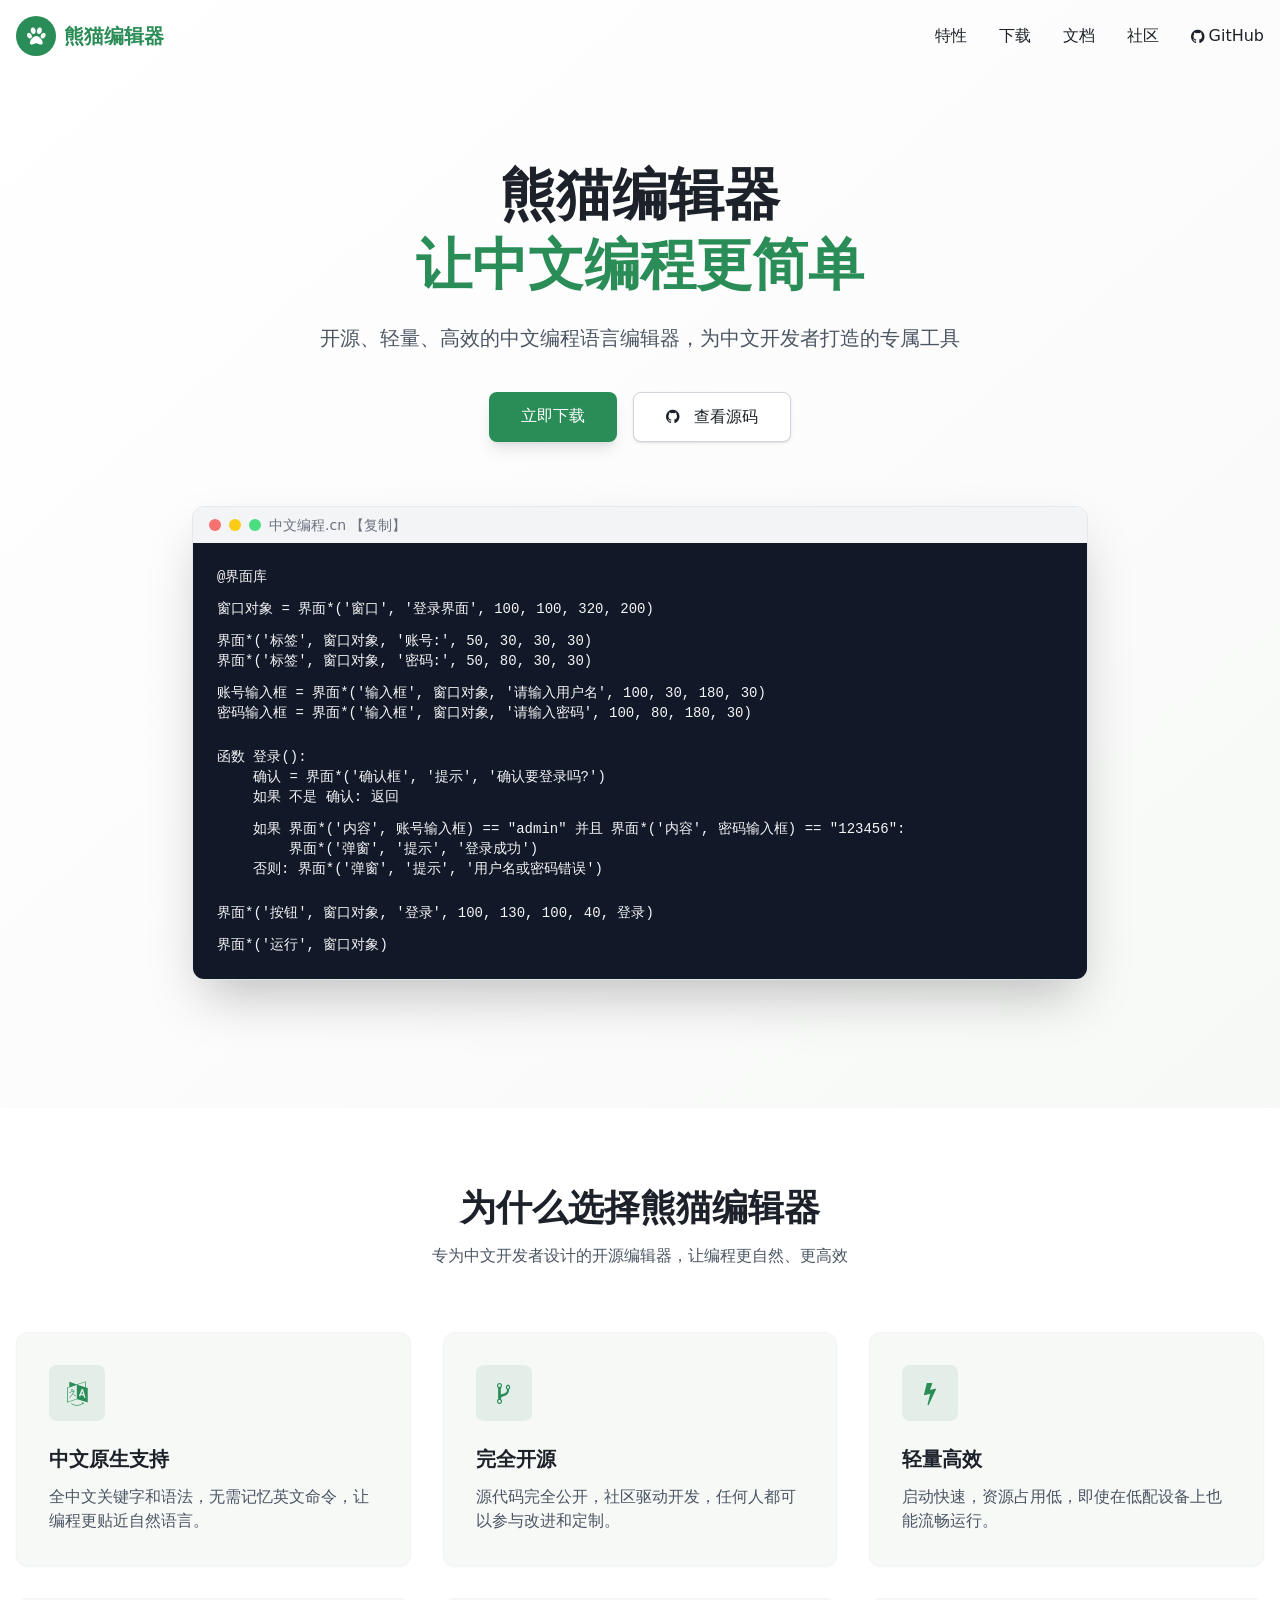
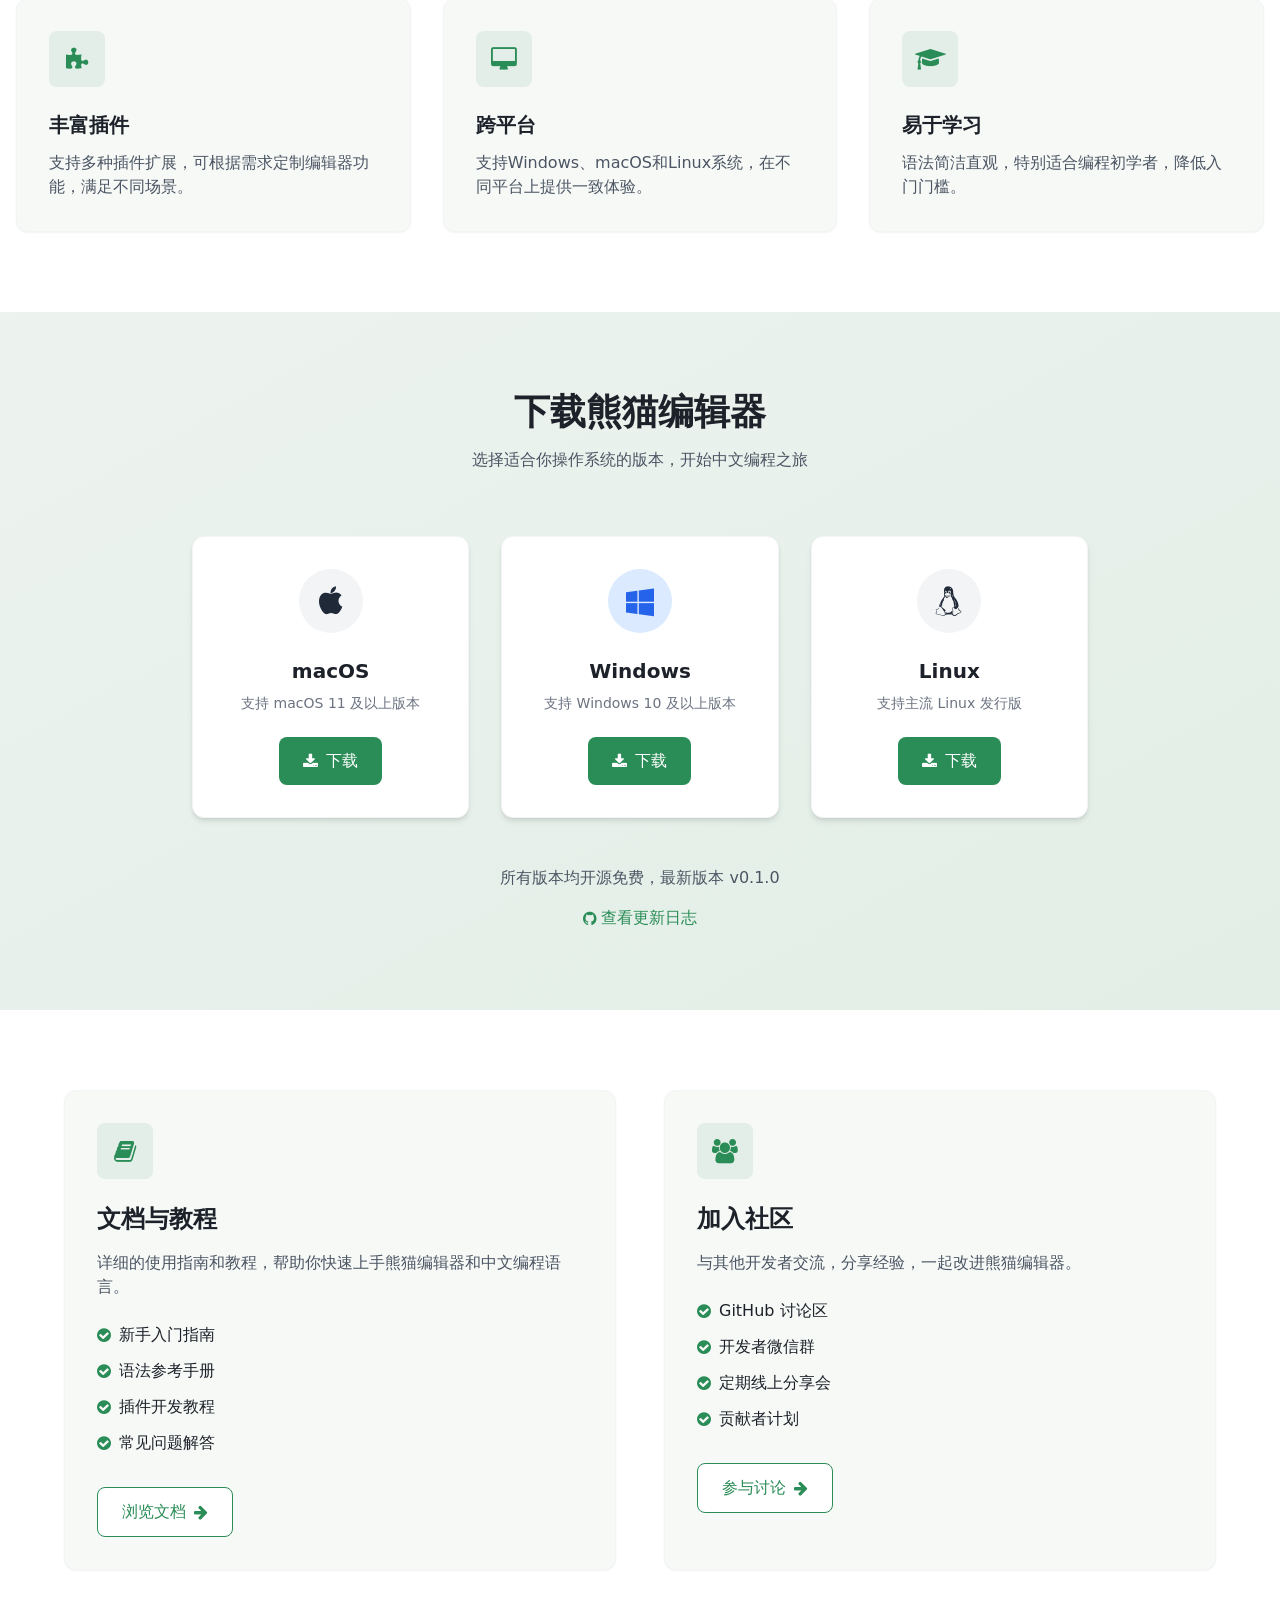
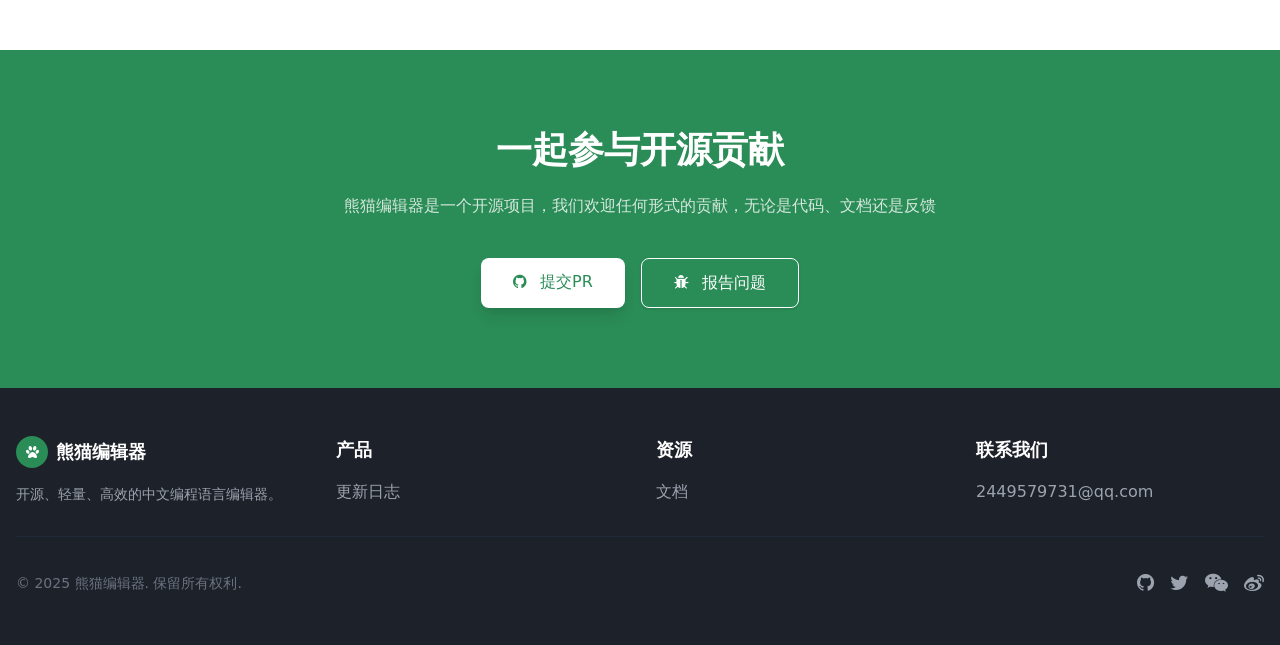
==== index.html @ 7c1d15a2 "0.1.0" ====
<!DOCTYPE html>
<html lang="zh-CN">

<head>
    <meta charset="UTF-8">
    <meta name="viewport" content="width=device-width, initial-scale=1.0">
    <title>熊猫编辑器 - 开源中文编程工具</title>

    <!-- 外部资源 -->
    <script src="./js/index.js"></script>
    <link href="https://cdnjs.cloudflare.com/ajax/libs/font-awesome/4.7.0/css/font-awesome.min.css" rel="stylesheet">

    <!-- Tailwind 配置 -->
    <script>
        tailwind.config = {
            theme: {
                extend: {
                    colors: {
                        primary: '#2A8C56', // 熊猫绿
                        secondary: '#FF7D00', // 熊猫橙
                        dark: '#1D2129',
                        light: '#F7F9F7',
                    },
                    fontFamily: {
                        sans: ['Inter', 'system-ui', 'sans-serif'],
                    },
                },
            }
        }
    </script>

    <!-- 自定义样式 -->
    <style type="text/tailwindcss">
        @layer utilities {
        .content-auto {
            content-visibility: auto;
        }
        .text-shadow {
            text-shadow: 0 2px 4px rgba(0,0,0,0.1);
        }
        .transition-base {
            transition: all 0.3s ease;
        }
    }    
  </style>
</head>

<body class="bg-light text-dark font-sans">
    <!-- 导航栏 -->
    <header id="navbar" class="fixed w-full top-0 z-50 transition-base bg-transparent">
        <div class="container mx-auto px-4 py-4 flex justify-between items-center">
            <a href="#" class="flex items-center space-x-2">
                <div class="w-10 h-10 rounded-full bg-primary flex items-center justify-center">
                    <i class="fa fa-paw text-white text-xl"></i>
                </div>
                <span class="text-xl font-bold text-primary">熊猫编辑器</span>
            </a>

            <!-- 桌面导航 -->
            <nav class="hidden md:flex items-center space-x-8">
                <a href="#features" class="hover:text-primary transition-base">特性</a>
                <a href="#download" class="hover:text-primary transition-base">下载</a>
                <a href="#docs" class="hover:text-primary transition-base">文档</a>
                <a href="#community" class="hover:text-primary transition-base">社区</a>
                <a href="https://github.com/cxfjh/PandaEditor" target="_blank"
                    class="flex items-center space-x-1 text-dark hover:text-primary transition-base">
                    <i class="fa fa-github"></i>
                    <span>GitHub</span>
                </a>
            </nav>

            <!-- 移动端菜单按钮 -->
            <button id="menu-toggle" class="md:hidden text-dark focus:outline-none">
                <i class="fa fa-bars text-2xl"></i>
            </button>
        </div>

        <!-- 移动端导航菜单 -->
        <div id="mobile-menu" class="hidden md:hidden bg-white shadow-lg absolute w-full">
            <div class="container mx-auto px-4 py-3 flex flex-col space-y-3">
                <a href="#features" class="py-2 hover:text-primary transition-base">特性</a>
                <a href="#download" class="py-2 hover:text-primary transition-base">下载</a>
                <a href="#docs" class="py-2 hover:text-primary transition-base">文档</a>
                <a href="#community" class="py-2 hover:text-primary transition-base">社区</a>
                <a href="https://github.com/cxfjh/PandaEditor" target="_blank"
                    class="flex items-center space-x-1 py-2 text-dark hover:text-primary transition-base">
                    <i class="fa fa-github"></i>
                    <span>GitHub</span>
                </a>
            </div>
        </div>
    </header>

    <!-- 英雄区域 -->
    <section class="pt-32 pb-20 md:pt-40 md:pb-32 bg-gradient-to-br from-white to-light">
        <div class="container mx-auto px-4">
            <div class="max-w-3xl mx-auto text-center">
                <h1 class="text-[clamp(2rem,5vw,3.5rem)] font-bold mb-6 text-dark leading-tight">
                    熊猫编辑器<br>
                    <span class="text-primary">让中文编程更简单</span>
                </h1>
                <p class="text-lg md:text-xl text-gray-600 mb-10">
                    开源、轻量、高效的中文编程语言编辑器，为中文开发者打造的专属工具
                </p>
                <div class="flex flex-col sm:flex-row justify-center gap-4">
                    <a href="https://www.123684.com/s/IzrNjv-auH7A" target="_blank"
                        class="px-8 py-3 bg-primary text-white rounded-lg font-medium hover:bg-primary/90 transition-base shadow-lg hover:shadow-xl transform hover:-translate-y-1">
                        立即下载
                    </a>
                    <a href="https://github.com/cxfjh/PandaEditor" target="_blank"
                        class="px-8 py-3 bg-white text-dark border border-gray-300 rounded-lg font-medium hover:bg-gray-50 transition-base shadow hover:shadow-md transform hover:-translate-y-1">
                        <i class="fa fa-github mr-2"></i> 查看源码
                    </a>
                </div>
            </div>

            <!-- 编辑器预览图 -->
            <div class="mt-16 max-w-4xl mx-auto">
                <div
                    class="bg-white rounded-xl shadow-2xl overflow-hidden border border-gray-200 transform hover:scale-[1.01] transition-base">
                    <div class="bg-gray-100 px-4 py-2 flex items-center space-x-2">
                        <div class="flex space-x-2">
                            <div class="w-3 h-3 rounded-full bg-red-400"></div>
                            <div class="w-3 h-3 rounded-full bg-yellow-400"></div>
                            <div class="w-3 h-3 rounded-full bg-green-400"></div>
                        </div>
                        <div class="text-sm text-gray-500 cursor-pointer" onclick="copy()">中文编程.cn 【复制】</div>
                    </div>
                    <div class="p-6 bg-gray-900 text-gray-100 font-mono text-sm code-block">
                        @界面库

                        <p class="mt-3"></p>
                        窗口对象 = 界面*('窗口', '登录界面', 100, 100, 320, 200)

                        <p class="mt-3"></p>
                        界面*('标签', 窗口对象, '账号:', 50, 30, 30, 30)<br>
                        界面*('标签', 窗口对象, '密码:', 50, 80, 30, 30)

                        <p class="mt-3"></p>
                        账号输入框 = 界面*('输入框', 窗口对象, '请输入用户名', 100, 30, 180, 30)<br>
                        密码输入框 = 界面*('输入框', 窗口对象, '请输入密码', 100, 80, 180, 30)

                        <p class="mt-6"></p>
                        函数 登录():
                        <p class="ml-9">确认 = 界面*('确认框', '提示', '确认要登录吗?')</p>
                        <p class="ml-9">如果 不是 确认: 返回</p>
                        <p class="mt-3"></p>
                        <p class="ml-9">如果 界面*('内容', 账号输入框) == "admin" 并且 界面*('内容', 密码输入框) == "123456": </p>
                        <p class="ml-[4.5rem]">界面*('弹窗', '提示', '登录成功')</p>
                        <p class="ml-9">否则: 界面*('弹窗', '提示', '用户名或密码错误')</p>

                        <p class="mt-6"></p>
                        界面*('按钮', 窗口对象, '登录', 100, 130, 100, 40, 登录)

                        <p class="mt-3"></p>
                        界面*('运行', 窗口对象)
                    </div>
                </div>
            </div>
        </div>
    </section>

    <!-- 特性区域 -->
    <section id="features" class="py-20 bg-white">
        <div class="container mx-auto px-4">
            <div class="text-center mb-16">
                <h2 class="text-3xl md:text-4xl font-bold mb-4">为什么选择熊猫编辑器</h2>
                <p class="text-gray-600 max-w-2xl mx-auto">专为中文开发者设计的开源编辑器，让编程更自然、更高效</p>
            </div>

            <div class="grid grid-cols-1 md:grid-cols-3 gap-8">
                <!-- 特性1 -->
                <div class="bg-light rounded-xl p-8 shadow-sm hover:shadow-md transition-base border border-gray-100">
                    <div class="w-14 h-14 bg-primary/10 rounded-lg flex items-center justify-center mb-6">
                        <i class="fa fa-language text-primary text-2xl"></i>
                    </div>
                    <h3 class="text-xl font-semibold mb-3">中文原生支持</h3>
                    <p class="text-gray-600">全中文关键字和语法，无需记忆英文命令，让编程更贴近自然语言。</p>
                </div>

                <!-- 特性2 -->
                <div class="bg-light rounded-xl p-8 shadow-sm hover:shadow-md transition-base border border-gray-100">
                    <div class="w-14 h-14 bg-primary/10 rounded-lg flex items-center justify-center mb-6">
                        <i class="fa fa-code-fork text-primary text-2xl"></i>
                    </div>
                    <h3 class="text-xl font-semibold mb-3">完全开源</h3>
                    <p class="text-gray-600">源代码完全公开，社区驱动开发，任何人都可以参与改进和定制。</p>
                </div>

                <!-- 特性3 -->
                <div class="bg-light rounded-xl p-8 shadow-sm hover:shadow-md transition-base border border-gray-100">
                    <div class="w-14 h-14 bg-primary/10 rounded-lg flex items-center justify-center mb-6">
                        <i class="fa fa-bolt text-primary text-2xl"></i>
                    </div>
                    <h3 class="text-xl font-semibold mb-3">轻量高效</h3>
                    <p class="text-gray-600">启动快速，资源占用低，即使在低配设备上也能流畅运行。</p>
                </div>

                <!-- 特性4 -->
                <div class="bg-light rounded-xl p-8 shadow-sm hover:shadow-md transition-base border border-gray-100">
                    <div class="w-14 h-14 bg-primary/10 rounded-lg flex items-center justify-center mb-6">
                        <i class="fa fa-puzzle-piece text-primary text-2xl"></i>
                    </div>
                    <h3 class="text-xl font-semibold mb-3">丰富插件</h3>
                    <p class="text-gray-600">支持多种插件扩展，可根据需求定制编辑器功能，满足不同场景。</p>
                </div>

                <!-- 特性5 -->
                <div class="bg-light rounded-xl p-8 shadow-sm hover:shadow-md transition-base border border-gray-100">
                    <div class="w-14 h-14 bg-primary/10 rounded-lg flex items-center justify-center mb-6">
                        <i class="fa fa-desktop text-primary text-2xl"></i>
                    </div>
                    <h3 class="text-xl font-semibold mb-3">跨平台</h3>
                    <p class="text-gray-600">支持Windows、macOS和Linux系统，在不同平台上提供一致体验。</p>
                </div>

                <!-- 特性6 -->
                <div class="bg-light rounded-xl p-8 shadow-sm hover:shadow-md transition-base border border-gray-100">
                    <div class="w-14 h-14 bg-primary/10 rounded-lg flex items-center justify-center mb-6">
                        <i class="fa fa-graduation-cap text-primary text-2xl"></i>
                    </div>
                    <h3 class="text-xl font-semibold mb-3">易于学习</h3>
                    <p class="text-gray-600">语法简洁直观，特别适合编程初学者，降低入门门槛。</p>
                </div>
            </div>
        </div>
    </section>

    <!-- 下载区域 -->
    <section id="download" class="py-20 bg-gradient-to-br from-primary/5 to-primary/10">
        <div class="container mx-auto px-4">
            <div class="text-center mb-16">
                <h2 class="text-3xl md:text-4xl font-bold mb-4">下载熊猫编辑器</h2>
                <p class="text-gray-600 max-w-2xl mx-auto">选择适合你操作系统的版本，开始中文编程之旅</p>
            </div>

            <div class="grid grid-cols-1 md:grid-cols-3 gap-8 max-w-4xl mx-auto">
                <!-- macOS 版本 -->
                <div
                    class="bg-white rounded-xl p-8 shadow-md hover:shadow-lg transition-base border border-gray-100 text-center">
                    <div class="w-16 h-16 mx-auto bg-gray-100 rounded-full flex items-center justify-center mb-6">
                        <i class="fa fa-apple text-gray-800 text-3xl"></i>
                    </div>
                    <h3 class="text-xl font-semibold mb-2">macOS</h3>
                    <p class="text-gray-500 mb-6 text-sm">支持 macOS 11 及以上版本</p>
                    <a href="https://github.com/cxfjh/PandaEditor/releases/tag/v0.1.0" target="_blank"
                        class="inline-flex items-center px-6 py-3 bg-primary text-white rounded-lg font-medium hover:bg-primary/90 transition-base">
                        <i class="fa fa-download mr-2"></i> 下载
                    </a>
                </div>

                <!-- Windows 版本 -->
                <div
                    class="bg-white rounded-xl p-8 shadow-md hover:shadow-lg transition-base border border-gray-100 text-center">
                    <div class="w-16 h-16 mx-auto bg-blue-100 rounded-full flex items-center justify-center mb-6">
                        <i class="fa fa-windows text-blue-600 text-3xl"></i>
                    </div>
                    <h3 class="text-xl font-semibold mb-2">Windows</h3>
                    <p class="text-gray-500 mb-6 text-sm">支持 Windows 10 及以上版本</p>
                    <a href="https://github.com/cxfjh/PandaEditor/releases/tag/v0.1.0" target="_blank"
                        class="inline-flex items-center px-6 py-3 bg-primary text-white rounded-lg font-medium hover:bg-primary/90 transition-base">
                        <i class="fa fa-download mr-2"></i> 下载
                    </a>
                </div>

                <!-- Linux 版本 -->
                <div
                    class="bg-white rounded-xl p-8 shadow-md hover:shadow-lg transition-base border border-gray-100 text-center">
                    <div class="w-16 h-16 mx-auto bg-gray-100 rounded-full flex items-center justify-center mb-6">
                        <i class="fa fa-linux text-gray-800 text-3xl"></i>
                    </div>
                    <h3 class="text-xl font-semibold mb-2">Linux</h3>
                    <p class="text-gray-500 mb-6 text-sm">支持主流 Linux 发行版</p>
                    <a href="https://github.com/cxfjh/PandaEditor/releases/tag/v0.1.0" target="_blank"
                        class="inline-flex items-center px-6 py-3 bg-primary text-white rounded-lg font-medium hover:bg-primary/90 transition-base">
                        <i class="fa fa-download mr-2"></i> 下载
                    </a>
                </div>
            </div>

            <div class="mt-12 text-center">
                <p class="text-gray-600 mb-4">所有版本均开源免费，最新版本 v0.1.0</p>
                <a href="https://github.com" target="_blank"
                    class="text-primary hover:underline flex items-center justify-center">
                    <i class="fa fa-github mr-1"></i> 查看更新日志
                </a>
            </div>
        </div>
    </section>

    <!-- 文档和社区 -->
    <section class="py-20 bg-white">
        <div class="container mx-auto px-4">
            <div class="grid grid-cols-1 md:grid-cols-2 gap-12 max-w-6xl mx-auto">
                <!-- 文档部分 -->
                <div id="docs"
                    class="bg-light rounded-xl p-8 shadow-sm hover:shadow-md transition-base border border-gray-100">
                    <div class="w-14 h-14 bg-primary/10 rounded-lg flex items-center justify-center mb-6">
                        <i class="fa fa-book text-primary text-2xl"></i>
                    </div>
                    <h3 class="text-2xl font-semibold mb-4">文档与教程</h3>
                    <p class="text-gray-600 mb-6">详细的使用指南和教程，帮助你快速上手熊猫编辑器和中文编程语言。</p>
                    <ul class="space-y-3 mb-8">
                        <li class="flex items-start">
                            <i class="fa fa-check-circle text-primary mt-1 mr-2"></i>
                            <span>新手入门指南</span>
                        </li>
                        <li class="flex items-start">
                            <i class="fa fa-check-circle text-primary mt-1 mr-2"></i>
                            <span>语法参考手册</span>
                        </li>
                        <li class="flex items-start">
                            <i class="fa fa-check-circle text-primary mt-1 mr-2"></i>
                            <span>插件开发教程</span>
                        </li>
                        <li class="flex items-start">
                            <i class="fa fa-check-circle text-primary mt-1 mr-2"></i>
                            <span>常见问题解答</span>
                        </li>
                    </ul>
                    <a href="https://github.com/cxfjh/PandaEditor/blob/main/docs/USAGE.md"
                        class="inline-flex items-center px-6 py-3 bg-white text-primary border border-primary rounded-lg font-medium hover:bg-primary/5 transition-base">
                        浏览文档 <i class="fa fa-arrow-right ml-2"></i>
                    </a>
                </div>

                <!-- 社区部分 -->
                <div id="community"
                    class="bg-light rounded-xl p-8 shadow-sm hover:shadow-md transition-base border border-gray-100">
                    <div class="w-14 h-14 bg-primary/10 rounded-lg flex items-center justify-center mb-6">
                        <i class="fa fa-users text-primary text-2xl"></i>
                    </div>
                    <h3 class="text-2xl font-semibold mb-4">加入社区</h3>
                    <p class="text-gray-600 mb-6">与其他开发者交流，分享经验，一起改进熊猫编辑器。</p>
                    <ul class="space-y-3 mb-8">
                        <li class="flex items-start">
                            <i class="fa fa-check-circle text-primary mt-1 mr-2"></i>
                            <span>GitHub 讨论区</span>
                        </li>
                        <li class="flex items-start">
                            <i class="fa fa-check-circle text-primary mt-1 mr-2"></i>
                            <span>开发者微信群</span>
                        </li>
                        <li class="flex items-start">
                            <i class="fa fa-check-circle text-primary mt-1 mr-2"></i>
                            <span>定期线上分享会</span>
                        </li>
                        <li class="flex items-start">
                            <i class="fa fa-check-circle text-primary mt-1 mr-2"></i>
                            <span>贡献者计划</span>
                        </li>
                    </ul>
                    <a href="https://github.com/cxfjh/PandaEditor/issues"
                        class="inline-flex items-center px-6 py-3 bg-white text-primary border border-primary rounded-lg font-medium hover:bg-primary/5 transition-base">
                        参与讨论 <i class="fa fa-arrow-right ml-2"></i>
                    </a>
                </div>
            </div>
        </div>
    </section>

    <!-- 开源贡献 -->
    <section class="py-20 bg-primary text-white">
        <div class="container mx-auto px-4 text-center">
            <h2 class="text-3xl md:text-4xl font-bold mb-6">一起参与开源贡献</h2>
            <p class="max-w-2xl mx-auto mb-10 text-white/80">
                熊猫编辑器是一个开源项目，我们欢迎任何形式的贡献，无论是代码、文档还是反馈
            </p>
            <div class="flex flex-col sm:flex-row justify-center gap-4">
                <a href="https://github.com/cxfjh/PandaEditor/pulls" target="_blank"
                    class="px-8 py-3 bg-white text-primary rounded-lg font-medium hover:bg-gray-100 transition-base shadow-lg hover:shadow-xl transform hover:-translate-y-1">
                    <i class="fa fa-github mr-2"></i> 提交PR
                </a>
                <a href="https://github.com/cxfjh/PandaEditor/issues"
                    class="px-8 py-3 bg-transparent border border-white text-white rounded-lg font-medium hover:bg-white/10 transition-base shadow hover:shadow-md transform hover:-translate-y-1">
                    <i class="fa fa-bug mr-2"></i> 报告问题
                </a>
            </div>
        </div>
    </section>

    <!-- 页脚 -->
    <footer class="bg-dark text-white py-12">
        <div class="container mx-auto px-4">
            <div class="grid grid-cols-1 md:grid-cols-4 gap-8 mb-8">
                <div>
                    <div class="flex items-center space-x-2 mb-4">
                        <div class="w-8 h-8 rounded-full bg-primary flex items-center justify-center">
                            <i class="fa fa-paw text-white text-sm"></i>
                        </div>
                        <span class="text-lg font-bold">熊猫编辑器</span>
                    </div>
                    <p class="text-gray-400 text-sm">
                        开源、轻量、高效的中文编程语言编辑器。
                    </p>
                </div>

                <div>
                    <h4 class="text-lg font-semibold mb-4">产品</h4>
                    <ul class="space-y-2 text-gray-400">
                        <li><a href="https://github.com/cxfjh/PandaEditor/blob/main/docs/CHANGELOG.md"
                                class="hover:text-white transition-base">更新日志</a></li>
                    </ul>
                </div>

                <div>
                    <h4 class="text-lg font-semibold mb-4">资源</h4>
                    <ul class="space-y-2 text-gray-400">
                        <li><a href="https://github.com/cxfjh/PandaEditor/blob/main/docs/USAGE.md"
                                class="hover:text-white transition-base">文档</a></li>
                    </ul>
                </div>

                <div>
                    <h4 class="text-lg font-semibold mb-4">联系我们</h4>
                    <ul class="space-y-2 text-gray-400">
                        <li><a href="#" class="hover:text-white transition-base">2449579731@qq.com</a></li>
                    </ul>
                </div>
            </div>

            <div class="border-t border-gray-800 pt-8 flex flex-col md:flex-row justify-between items-center">
                <p class="text-gray-500 text-sm mb-4 md:mb-0">
                    &copy; 2025 熊猫编辑器. 保留所有权利.
                </p>
                <div class="flex space-x-4">
                    <a href="#" class="text-gray-400 hover:text-white transition-base">
                        <i class="fa fa-github text-xl"></i>
                    </a>
                    <a href="#" class="text-gray-400 hover:text-white transition-base">
                        <i class="fa fa-twitter text-xl"></i>
                    </a>
                    <a href="#" class="text-gray-400 hover:text-white transition-base">
                        <i class="fa fa-weixin text-xl"></i>
                    </a>
                    <a href="#" class="text-gray-400 hover:text-white transition-base">
                        <i class="fa fa-weibo text-xl"></i>
                    </a>
                </div>
            </div>
        </div>
    </footer>

    <!-- JavaScript -->
    <script>
        // 导航栏滚动效果
        const navbar = document.getElementById('navbar');
        window.addEventListener('scroll', () => {
            if (window.scrollY > 50) {
                navbar.classList.add('bg-white', 'shadow-md');
                navbar.classList.remove('bg-transparent');
            } else {
                navbar.classList.remove('bg-white', 'shadow-md');
                navbar.classList.add('bg-transparent');
            }
        });


        // 移动端菜单切换
        const menuToggle = document.getElementById('menu-toggle');
        const mobileMenu = document.getElementById('mobile-menu');

        menuToggle.addEventListener('click', () => {
            mobileMenu.classList.toggle('hidden');
            if (mobileMenu.classList.contains('hidden')) menuToggle.innerHTML = '<i class="fa fa-bars text-2xl"></i>';
            else menuToggle.innerHTML = '<i class="fa fa-times text-2xl"></i>';
        });


        // 平滑滚动
        document.querySelectorAll('a[href^="#"]').forEach(anchor => {
            anchor.addEventListener('click', function (e) {
                e.preventDefault();

                // 关闭移动菜单（如果打开）
                if (!mobileMenu.classList.contains('hidden')) {
                    mobileMenu.classList.add('hidden');
                    menuToggle.innerHTML = '<i class="fa fa-bars text-2xl"></i>';
                };

                const targetId = this.getAttribute('href');
                if (targetId === '#') return;

                const targetElement = document.querySelector(targetId);
                if (targetElement) {
                    window.scrollTo({
                        top: targetElement.offsetTop - 80,
                        behavior: 'smooth'
                    });
                };
            });
        });


        // 复制代码
        const copy = () => {
            const code = `@界面库

窗口对象 = 界面*('窗口', '登录界面', 100, 100, 320, 200)

界面*('标签', 窗口对象, '账号:', 50, 30, 30, 30)
界面*('标签', 窗口对象, '密码:', 50, 80, 30, 30)

账号输入框 = 界面*('输入框', 窗口对象, '请输入用户名', 100, 30, 180, 30)
密码输入框 = 界面*('输入框', 窗口对象, '请输入密码', 100, 80, 180, 30)

函数 登录():
     确认 = 界面*('确认框', '提示', '确认要登录吗?')
     如果 不是 确认: 返回

     如果 界面*('内容', 账号输入框) == "admin" 并且 界面*('内容', 密码输入框) == "123456":
          界面*('弹窗', '提示', '登录成功')
     否则: 界面*('弹窗', '提示', '用户名或密码错误')

界面*('按钮', 窗口对象, '登录', 100, 130, 100, 40, 登录)

界面*('运行', 窗口对象)`;

            // 复制到剪贴板
            navigator.clipboard.writeText(code).then(() => alert('已复制到剪贴板')).catch(err => alert('复制失败，请手动复制'));
        };
    </script>
</body>

</html>
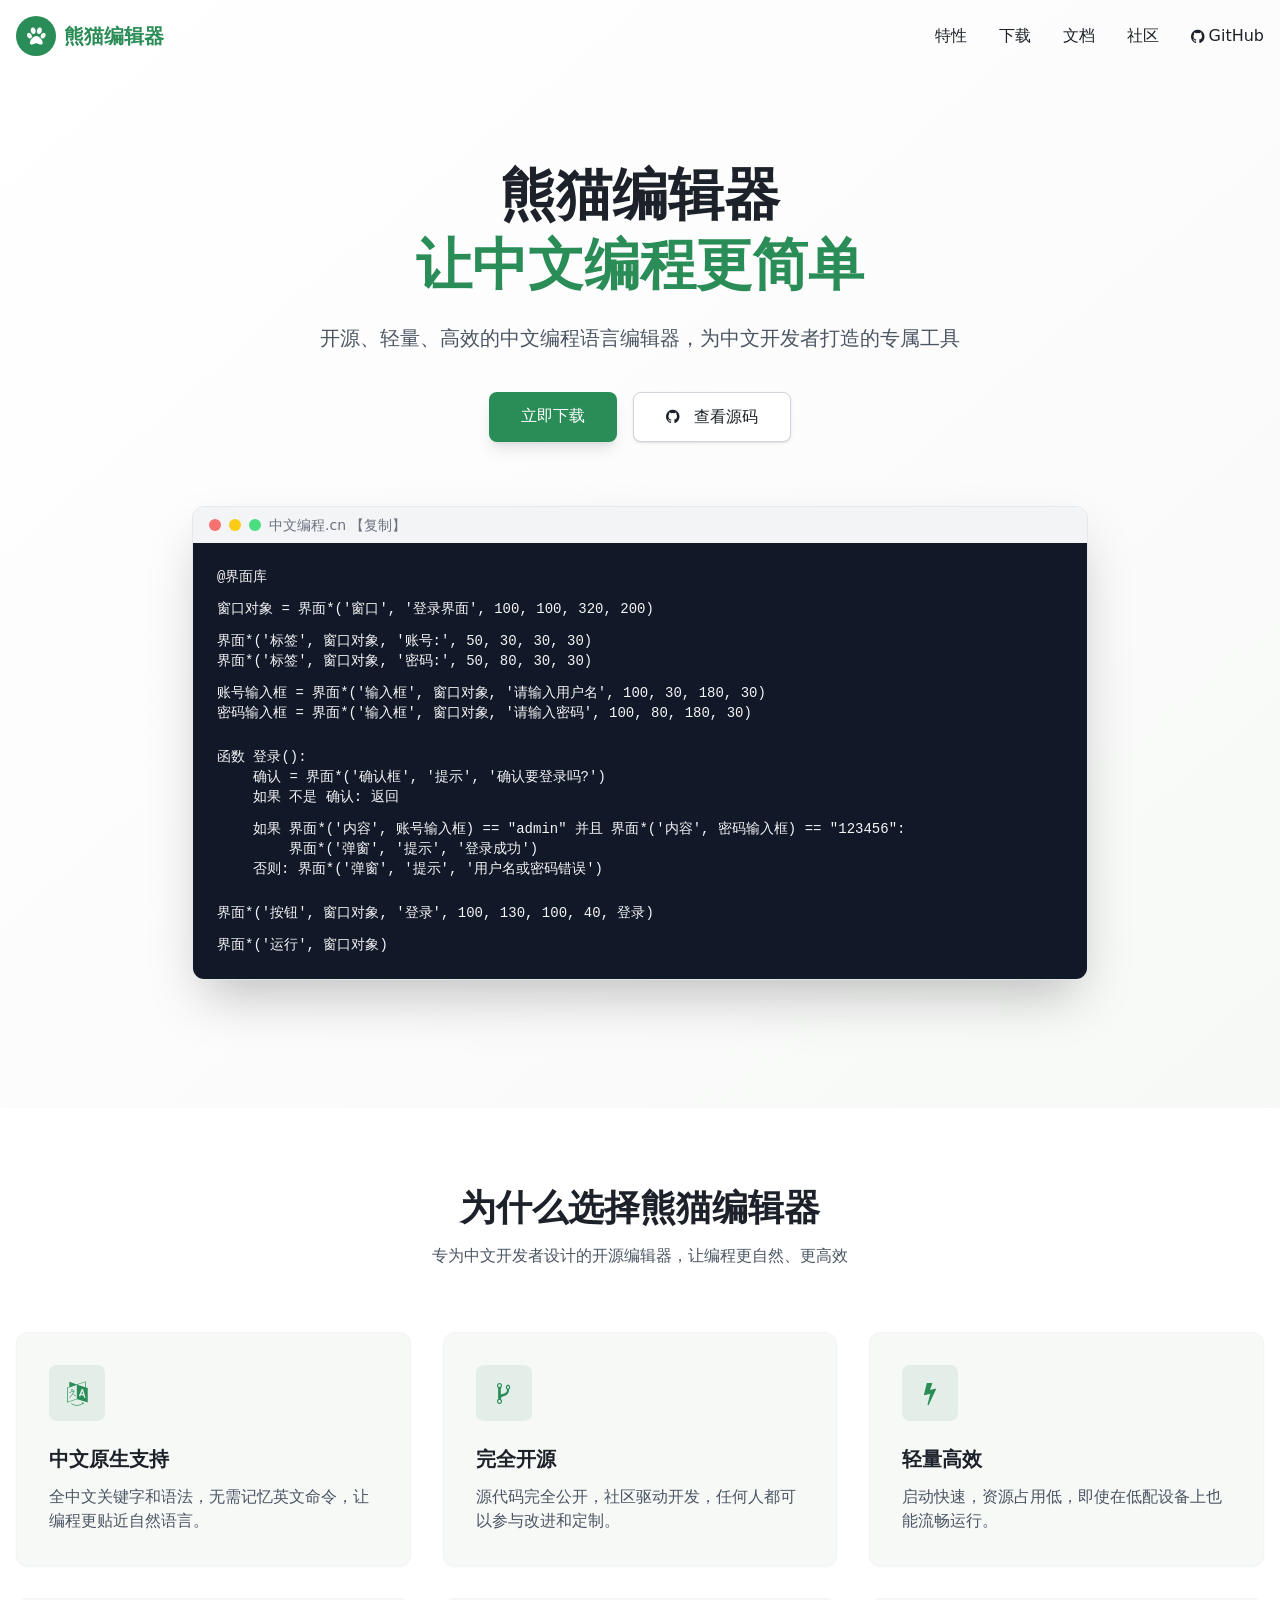
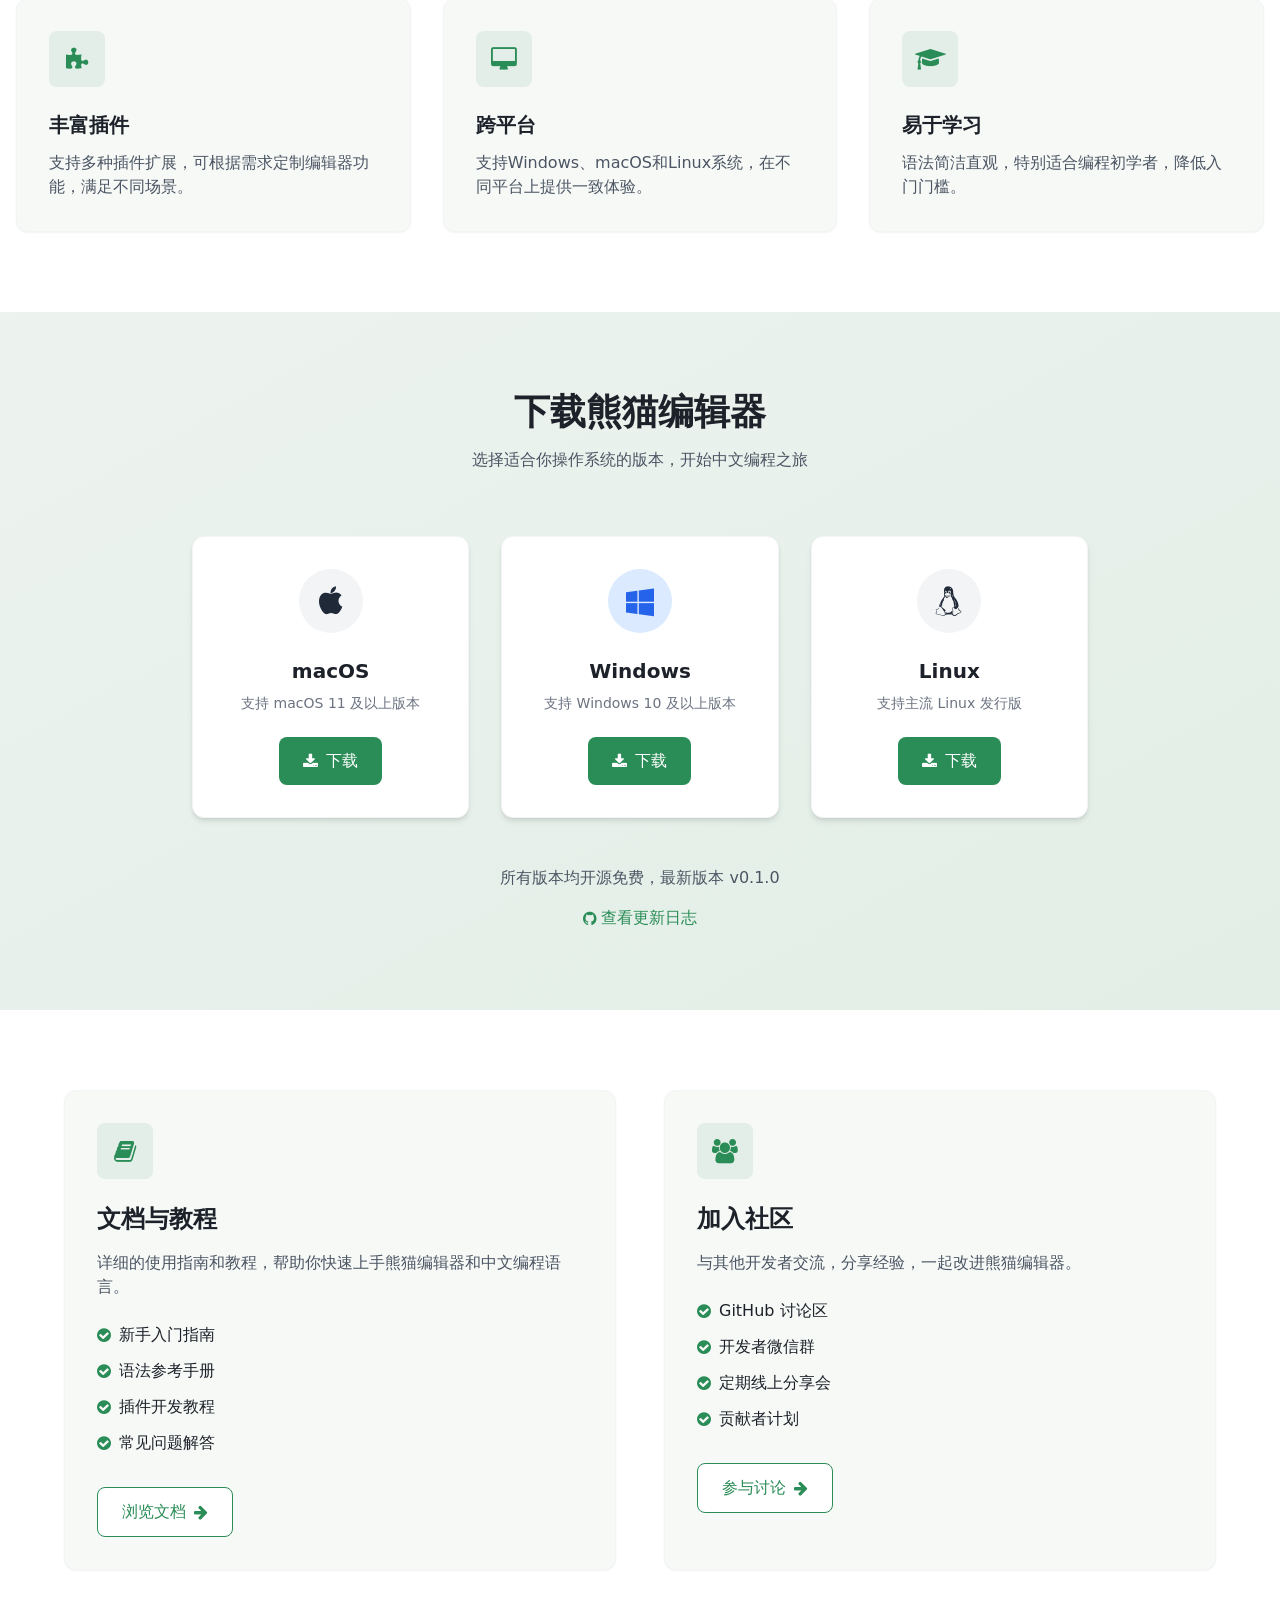
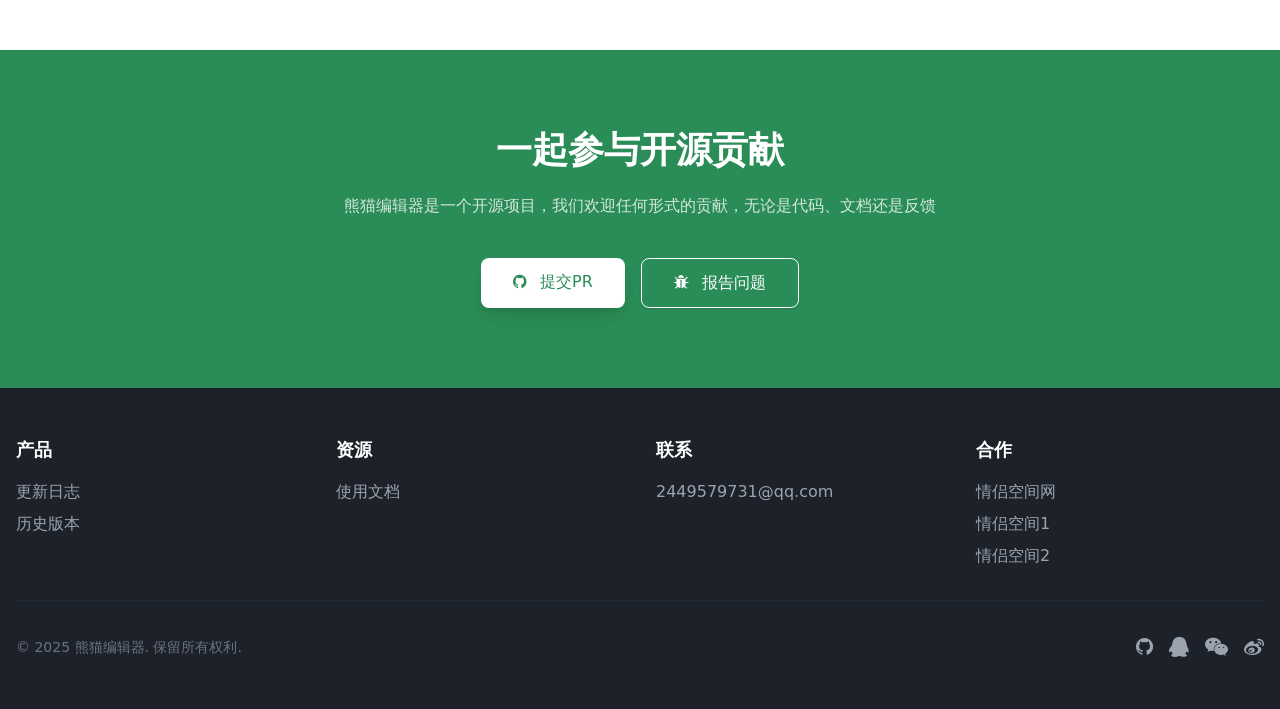
==== commit 534e6798: "补丁" ====
--- a/index.html
+++ b/index.html
@@ -384,37 +384,39 @@
         <div class="container mx-auto px-4">
             <div class="grid grid-cols-1 md:grid-cols-4 gap-8 mb-8">
                 <div>
-                    <div class="flex items-center space-x-2 mb-4">
-                        <div class="w-8 h-8 rounded-full bg-primary flex items-center justify-center">
-                            <i class="fa fa-paw text-white text-sm"></i>
-                        </div>
-                        <span class="text-lg font-bold">熊猫编辑器</span>
-                    </div>
-                    <p class="text-gray-400 text-sm">
-                        开源、轻量、高效的中文编程语言编辑器。
-                    </p>
-                </div>
-
-                <div>
                     <h4 class="text-lg font-semibold mb-4">产品</h4>
                     <ul class="space-y-2 text-gray-400">
-                        <li><a href="https://github.com/cxfjh/PandaEditor/blob/main/docs/CHANGELOG.md"
+                        <li><a href="https://github.com/cxfjh/PandaEditor/blob/main/docs/CHANGELOG.md" target="_blank"
                                 class="hover:text-white transition-base">更新日志</a></li>
+                        <li><a href="https://www.123684.com/s/IzrNjv-vUH7A" target="_blank"
+                                class="hover:text-white transition-base">历史版本</a></li>
                     </ul>
                 </div>
 
                 <div>
                     <h4 class="text-lg font-semibold mb-4">资源</h4>
                     <ul class="space-y-2 text-gray-400">
-                        <li><a href="https://github.com/cxfjh/PandaEditor/blob/main/docs/USAGE.md"
-                                class="hover:text-white transition-base">文档</a></li>
+                        <li><a href="https://github.com/cxfjh/PandaEditor/blob/main/docs/USAGE.md" target="_blank"
+                                class="hover:text-white transition-base">使用文档</a></li>
                     </ul>
                 </div>
 
                 <div>
-                    <h4 class="text-lg font-semibold mb-4">联系我们</h4>
+                    <h4 class="text-lg font-semibold mb-4">联系</h4>
                     <ul class="space-y-2 text-gray-400">
                         <li><a href="#" class="hover:text-white transition-base">2449579731@qq.com</a></li>
+                    </ul>
+                </div>
+
+                <div>
+                    <h4 class="text-lg font-semibold mb-4">合作</h4>
+                    <ul class="space-y-2 text-gray-400">
+                        <li><a href="https://cxfjh.cn" target="_blank"
+                                class="hover:text-white transition-base">情侣空间网</a></li>
+                        <li><a href="https://lv.cxfjh.cn" target="_blank"
+                                class="hover:text-white transition-base">情侣空间1</a></li>
+                        <li><a href="https://lv.cxfjh.cn/loves/recording" target="_blank"
+                                class="hover:text-white transition-base">情侣空间2</a></li>
                     </ul>
                 </div>
             </div>
@@ -428,7 +430,7 @@
                         <i class="fa fa-github text-xl"></i>
                     </a>
                     <a href="#" class="text-gray-400 hover:text-white transition-base">
-                        <i class="fa fa-twitter text-xl"></i>
+                        <i class="fa fa-qq text-xl"></i>
                     </a>
                     <a href="#" class="text-gray-400 hover:text-white transition-base">
                         <i class="fa fa-weixin text-xl"></i>
@@ -452,7 +454,7 @@
             } else {
                 navbar.classList.remove('bg-white', 'shadow-md');
                 navbar.classList.add('bg-transparent');
-            }
+            };
         });
 
 
@@ -522,4 +524,4 @@
     </script>
 </body>
 
-</html>
+</html>
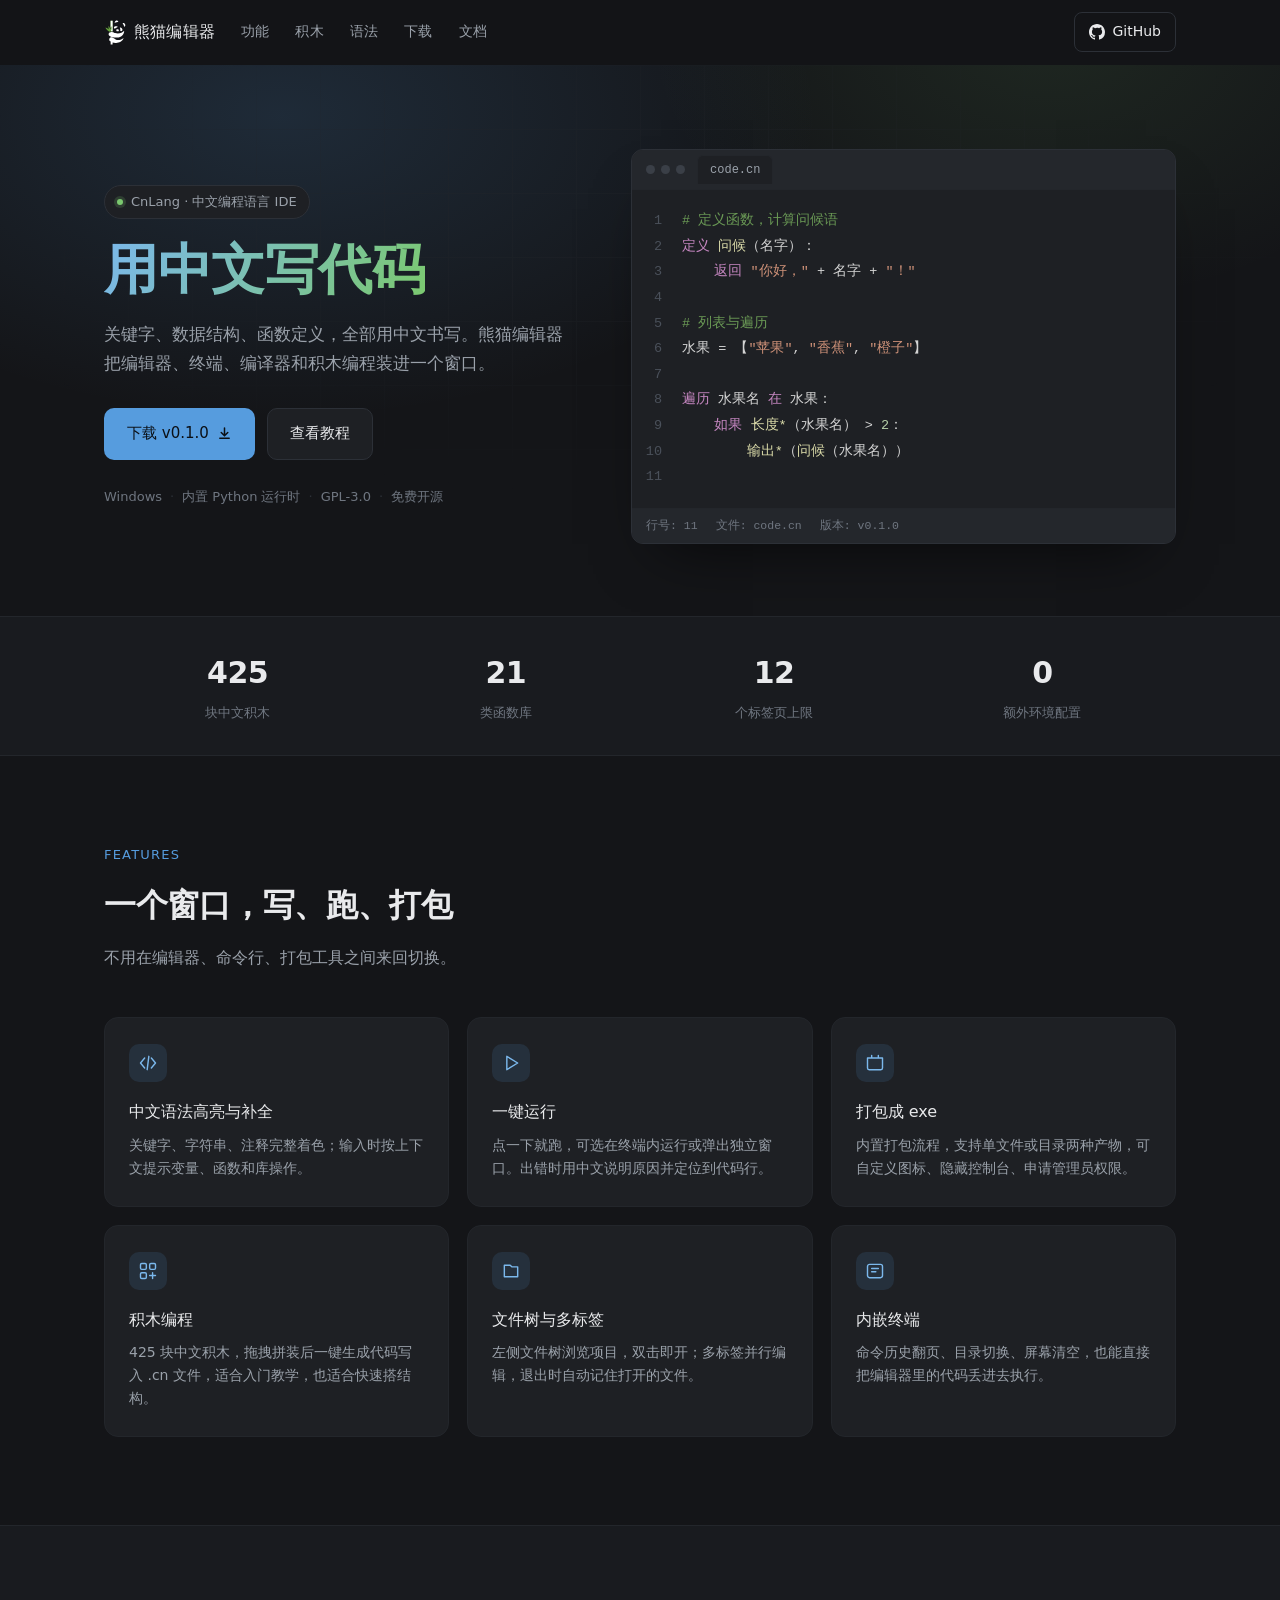
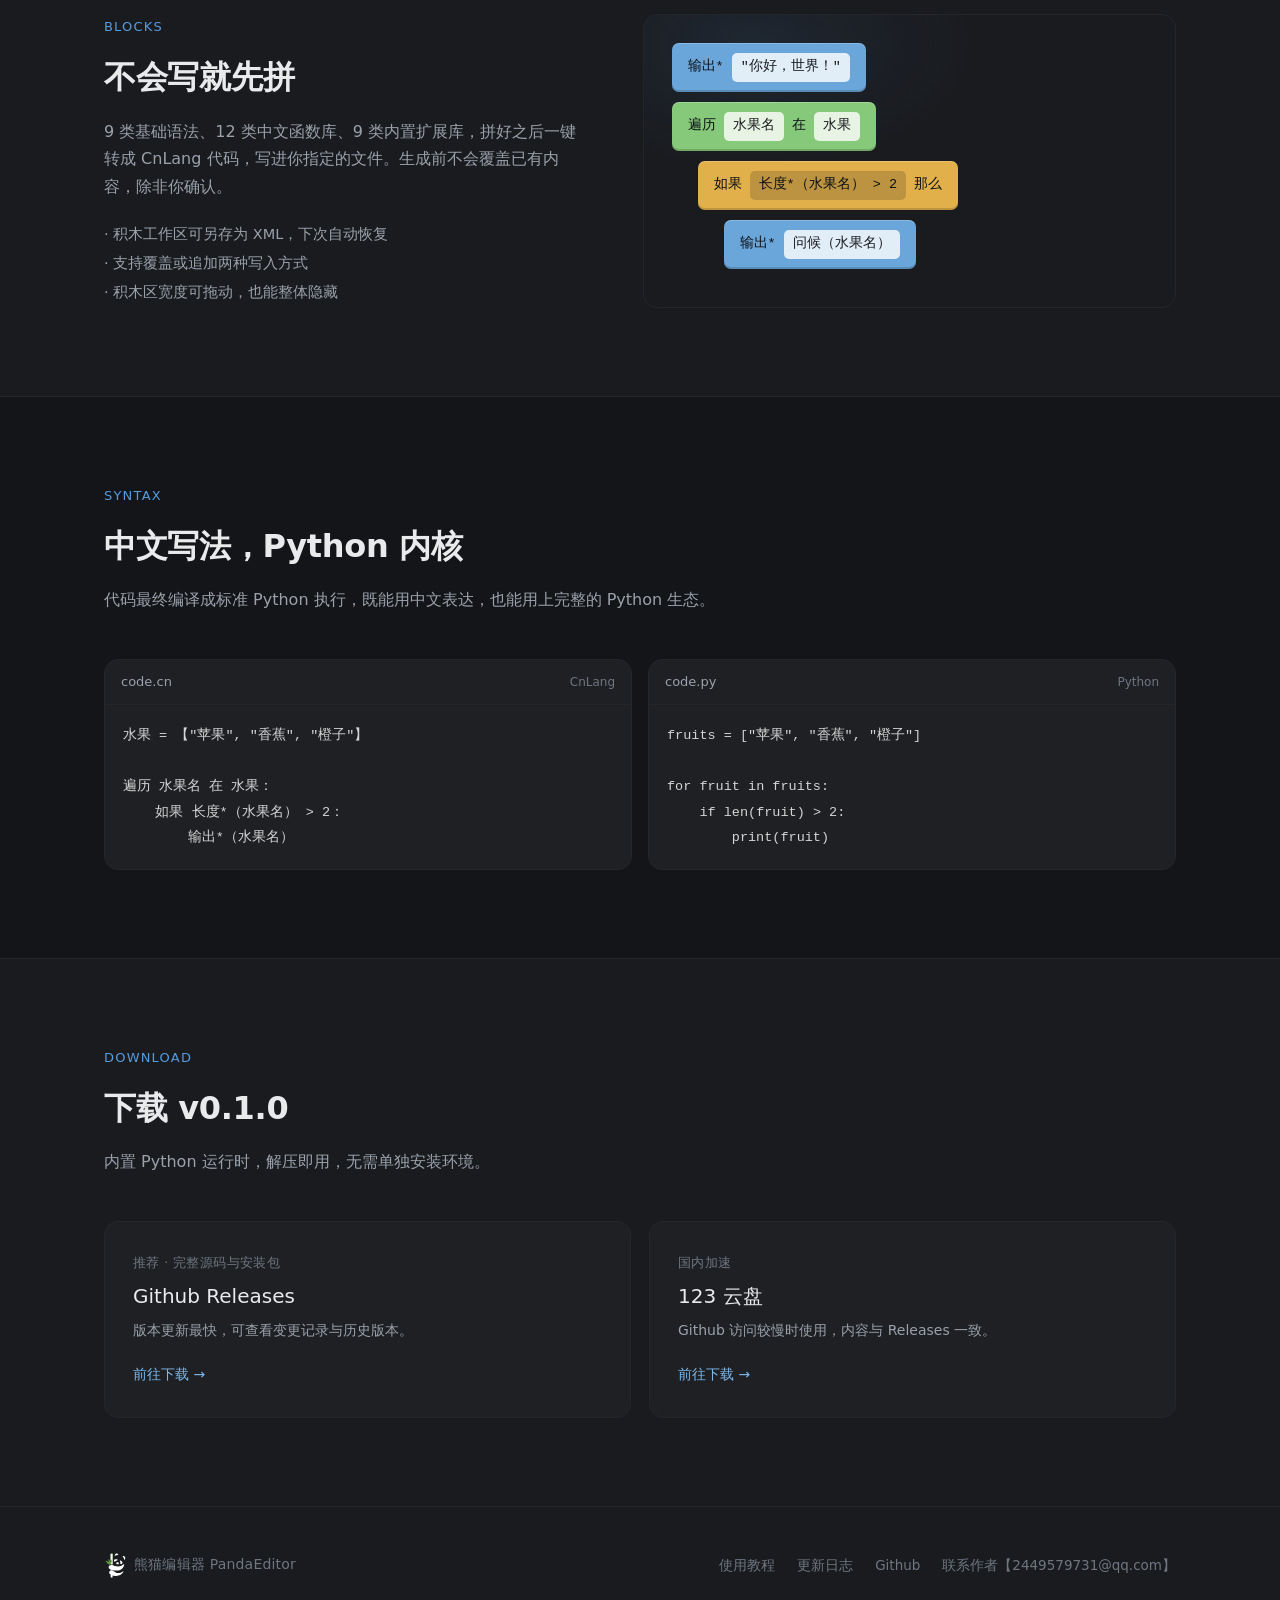
==== commit f2112910: "0.1.0" ====
--- a/index.html
+++ b/index.html
@@ -1,527 +1,1087 @@
 <!DOCTYPE html>
 <html lang="zh-CN">
-
 <head>
-    <meta charset="UTF-8">
-    <meta name="viewport" content="width=device-width, initial-scale=1.0">
-    <title>熊猫编辑器 - 开源中文编程工具</title>
-
-    <!-- 外部资源 -->
-    <script src="./js/index.js"></script>
-    <link href="https://cdnjs.cloudflare.com/ajax/libs/font-awesome/4.7.0/css/font-awesome.min.css" rel="stylesheet">
-
-    <!-- Tailwind 配置 -->
-    <script>
-        tailwind.config = {
-            theme: {
-                extend: {
-                    colors: {
-                        primary: '#2A8C56', // 熊猫绿
-                        secondary: '#FF7D00', // 熊猫橙
-                        dark: '#1D2129',
-                        light: '#F7F9F7',
-                    },
-                    fontFamily: {
-                        sans: ['Inter', 'system-ui', 'sans-serif'],
-                    },
-                },
-            }
-        }
-    </script>
-
-    <!-- 自定义样式 -->
-    <style type="text/tailwindcss">
-        @layer utilities {
-        .content-auto {
-            content-visibility: auto;
-        }
-        .text-shadow {
-            text-shadow: 0 2px 4px rgba(0,0,0,0.1);
-        }
-        .transition-base {
-            transition: all 0.3s ease;
-        }
-    }    
-  </style>
+	<meta charset="UTF-8">
+	<meta name="viewport" content="width=device-width, initial-scale=1">
+	<title>熊猫编辑器</title>
+	<meta name="description" content="熊猫编辑器（PandaEditor）是专为 CnLang 编程语言打造的中文集成开发环境，内置 Python 运行时，支持语法高亮、智能补全、一键运行与打包 exe，附带 425 块中文积木。">
+	<meta name="theme-color" content="#141518">
+	<meta property="og:title" content="熊猫编辑器">
+	<meta property="og:description" content="专为 CnLang 打造的中文 IDE，开箱即用。">
+	<meta property="og:type" content="website">
+	<link rel="icon" href="./image/favicon.svg">
+	<noscript>
+		<style>
+            .reveal {
+                opacity: 1;
+                transform: none;
+            }
+		</style>
+	</noscript>
+	<style>
+        :root {
+            --bg: #141518;
+            --bg-soft: #191b1f;
+            --panel: #1e2024;
+            --panel-2: #24272c;
+            --line: #2c3037;
+            --line-soft: #23262b;
+            --fg: #e9eaec;
+            --dim: #9aa1aa;
+            --dim-2: #6f7680;
+            --accent: #569cde;
+            --accent-2: #7bb8ec;
+            --accent-soft: rgba(86, 156, 222, .13);
+            --green: #7bc96f;
+            --amber: #e2b04a;
+            --purple: #c586c0;
+            --str: #ce9178;
+            --comment: #6a9955;
+            --radius: 14px;
+            --font: "Segoe UI", "Microsoft YaHei", "PingFang SC", system-ui, sans-serif;
+            --mono: "Cascadia Code", "Consolas", "Sarasa Mono SC", "Microsoft YaHei", monospace;
+        }
+
+        * {
+            box-sizing: border-box;
+        }
+
+        html {
+            scroll-behavior: smooth;
+        }
+
+        body {
+            margin: 0;
+            background: var(--bg);
+            color: var(--fg);
+            font-family: var(--font);
+            font-size: 16px;
+            line-height: 1.7;
+            -webkit-font-smoothing: antialiased;
+        }
+
+        a {
+            color: inherit;
+            text-decoration: none;
+        }
+
+        img {
+            max-width: 100%;
+            display: block;
+        }
+
+        .wrap {
+            width: 100%;
+            max-width: 1120px;
+            margin: 0 auto;
+            padding: 0 24px;
+        }
+
+        .nav {
+            position: sticky;
+            top: 0;
+            z-index: 50;
+            background: rgba(20, 21, 24, .72);
+            backdrop-filter: blur(12px);
+            border-bottom: 1px solid transparent;
+            transition: border-color .2s ease, background .2s ease;
+        }
+
+        .nav.is-scrolled {
+            border-bottom-color: var(--line-soft);
+            background: rgba(20, 21, 24, .92);
+        }
+
+        .nav-inner {
+            height: 64px;
+            display: flex;
+            align-items: center;
+            justify-content: space-between;
+            gap: 20px;
+        }
+
+        .brand {
+            display: flex;
+            align-items: center;
+            gap: 26px;
+            font-weight: 500;
+            letter-spacing: .2px;
+        }
+
+        .brand span {
+            display: flex;
+            align-items: center;
+        }
+
+        .brand img {
+            flex: none;
+            margin-right: 5px;
+            width: 25px;
+            height: 25px;
+        }
+
+        .links {
+            display: flex;
+            align-items: center;
+            gap: 26px;
+            font-size: 14px;
+            color: var(--dim);
+        }
+
+        .links a {
+            transition: color .15s ease;
+        }
+
+        .links a:hover {
+            color: var(--fg);
+        }
+
+        .gh {
+            display: inline-flex;
+            align-items: center;
+            gap: 7px;
+            padding: 7px 14px;
+            border: 1px solid var(--line);
+            border-radius: 8px;
+            color: var(--fg);
+            font-size: 14px;
+            transition: border-color .15s ease, background .15s ease;
+        }
+
+        .gh:hover {
+            border-color: var(--dim-2);
+            background: var(--panel);
+        }
+
+        .hero {
+            position: relative;
+            overflow: hidden;
+            padding: 84px 0 72px;
+        }
+
+        .hero::before {
+            content: "";
+            position: absolute;
+            inset: -30% 0 auto 0;
+            height: 720px;
+            background: radial-gradient(60% 60% at 22% 30%, rgba(86, 156, 222, .16), transparent 70%),
+            radial-gradient(45% 55% at 82% 18%, rgba(123, 201, 111, .10), transparent 70%);
+            pointer-events: none;
+        }
+
+        .hero::after {
+            content: "";
+            position: absolute;
+            inset: 0;
+            background-image: linear-gradient(var(--line-soft) 1px, transparent 1px),
+            linear-gradient(90deg, var(--line-soft) 1px, transparent 1px);
+            background-size: 64px 64px;
+            mask-image: radial-gradient(70% 60% at 50% 30%, #000 20%, transparent 80%);
+            opacity: .35;
+            pointer-events: none;
+        }
+
+        .hero-grid {
+            position: relative;
+            z-index: 1;
+            display: grid;
+            grid-template-columns: 1.02fr 1.18fr;
+            gap: 56px;
+            align-items: center;
+        }
+
+        .eyebrow {
+            display: inline-flex;
+            align-items: center;
+            gap: 8px;
+            margin: 0 0 20px;
+            padding: 5px 12px;
+            border: 1px solid var(--line);
+            border-radius: 100px;
+            background: var(--panel);
+            color: var(--dim);
+            font-size: 13px;
+        }
+
+        .eyebrow i {
+            width: 6px;
+            height: 6px;
+            border-radius: 50%;
+            background: var(--green);
+            box-shadow: 0 0 0 3px rgba(123, 201, 111, .18);
+        }
+
+        h1 {
+            margin: 0 0 20px;
+            font-size: 54px;
+            line-height: 1.14;
+            font-weight: 600;
+            letter-spacing: -.5px;
+        }
+
+        h1 .hl {
+            background: linear-gradient(120deg, var(--accent-2), var(--green));
+            -webkit-background-clip: text;
+            background-clip: text;
+            color: transparent;
+        }
+
+        .lead {
+            margin: 0 0 30px;
+            max-width: 30em;
+            color: var(--dim);
+            font-size: 17px;
+        }
+
+        .cta {
+            display: flex;
+            flex-wrap: wrap;
+            gap: 12px;
+            margin-bottom: 26px;
+        }
+
+        .btn {
+            display: inline-flex;
+            align-items: center;
+            gap: 8px;
+            padding: 12px 22px;
+            border-radius: 10px;
+            font-size: 15px;
+            font-weight: 500;
+            border: 1px solid transparent;
+            transition: transform .12s ease, background .15s ease, border-color .15s ease;
+        }
+
+        .btn:active {
+            transform: translateY(1px);
+        }
+
+        .btn.primary {
+            background: var(--accent);
+            color: #0b1016;
+        }
+
+        .btn.primary:hover {
+            background: var(--accent-2);
+        }
+
+        .btn.ghost {
+            border-color: var(--line);
+            color: var(--fg);
+            background: var(--panel);
+        }
+
+        .btn.ghost:hover {
+            border-color: var(--dim-2);
+            background: var(--panel-2);
+        }
+
+        .meta-line {
+            display: flex;
+            flex-wrap: wrap;
+            gap: 8px;
+            margin: 0;
+            padding: 0;
+            list-style: none;
+            color: var(--dim-2);
+            font-size: 13px;
+        }
+
+        .meta-line li + li::before {
+            content: "·";
+            margin-right: 8px;
+            color: var(--line);
+        }
+
+        .window {
+            border: 1px solid var(--line);
+            border-radius: 12px;
+            background: var(--panel);
+            box-shadow: 0 30px 60px -30px rgba(0, 0, 0, .7);
+            overflow: hidden;
+            font-family: var(--mono);
+        }
+
+        .titlebar {
+            display: flex;
+            align-items: center;
+            gap: 12px;
+            height: 40px;
+            padding: 0 14px;
+            background: var(--panel-2);
+            border-bottom: 1px solid var(--line-soft);
+        }
+
+        .dots {
+            display: flex;
+            gap: 6px;
+        }
+
+        .dots i {
+            width: 9px;
+            height: 9px;
+            border-radius: 50%;
+            background: #3a3f47;
+        }
+
+        .tab {
+            padding: 4px 12px;
+            border-radius: 6px 6px 0 0;
+            background: var(--panel);
+            color: var(--dim);
+            font-size: 12px;
+            border: 1px solid var(--line-soft);
+            border-bottom: none;
+        }
+
+        .editor {
+            display: grid;
+            grid-template-columns: 42px 1fr;
+            padding: 18px 0;
+            font-size: 13.5px;
+            line-height: 1.9;
+        }
+
+        .gutter {
+            padding-right: 12px;
+            text-align: right;
+            color: #4a505a;
+            user-select: none;
+        }
+
+        .code {
+            margin: 0;
+            padding: 0 18px 0 8px;
+            overflow-x: auto;
+            white-space: pre;
+            color: #d4d4d4;
+        }
+
+        .code .kw {
+            color: var(--purple);
+        }
+
+        .code .fn {
+            color: #dcdcaa;
+        }
+
+        .code .str {
+            color: var(--str);
+        }
+
+        .code .num {
+            color: #b5cea8;
+        }
+
+        .code .cm {
+            color: var(--comment);
+        }
+
+        .code .op {
+            color: #d4d4d4;
+        }
+
+        .statusbar {
+            display: flex;
+            flex-wrap: wrap;
+            gap: 18px;
+            padding: 7px 14px;
+            border-top: 1px solid var(--line-soft);
+            background: var(--panel-2);
+            color: var(--dim-2);
+            font-size: 11.5px;
+        }
+
+        .stats {
+            border-top: 1px solid var(--line-soft);
+            border-bottom: 1px solid var(--line-soft);
+            background: var(--bg-soft);
+        }
+
+        .stats-grid {
+            display: grid;
+            grid-template-columns: repeat(4, 1fr);
+            gap: 1px;
+        }
+
+        .stat {
+            padding: 30px 8px;
+            text-align: center;
+        }
+
+        .stat b {
+            display: block;
+            font-size: 30px;
+            font-weight: 600;
+            letter-spacing: -.5px;
+            color: var(--fg);
+        }
+
+        .stat span {
+            color: var(--dim-2);
+            font-size: 13px;
+        }
+
+        section {
+            position: relative;
+        }
+
+        .section {
+            padding: 88px 0;
+        }
+
+        .section-head {
+            max-width: 620px;
+            margin-bottom: 46px;
+        }
+
+        .section-head h2 {
+            margin: 0 0 12px;
+            font-size: 32px;
+            font-weight: 600;
+            letter-spacing: -.3px;
+        }
+
+        .section-head p {
+            margin: 0;
+            color: var(--dim);
+            font-size: 16px;
+        }
+
+        .kicker {
+            display: block;
+            margin-bottom: 12px;
+            color: var(--accent);
+            font-size: 13px;
+            letter-spacing: 1.2px;
+            text-transform: uppercase;
+        }
+
+        .features {
+            display: grid;
+            grid-template-columns: repeat(3, 1fr);
+            gap: 18px;
+        }
+
+        .card {
+            padding: 26px 24px;
+            border: 1px solid var(--line-soft);
+            border-radius: var(--radius);
+            background: var(--panel);
+            transition: border-color .18s ease, transform .18s ease, background .18s ease;
+        }
+
+        .card:hover {
+            border-color: #3a4048;
+            background: var(--panel-2);
+            transform: translateY(-2px);
+        }
+
+        .card .ico {
+            display: inline-flex;
+            align-items: center;
+            justify-content: center;
+            width: 38px;
+            height: 38px;
+            margin-bottom: 16px;
+            border-radius: 10px;
+            background: var(--accent-soft);
+            color: var(--accent-2);
+        }
+
+        .card h3 {
+            margin: 0 0 8px;
+            font-size: 16px;
+            font-weight: 500;
+        }
+
+        .card p {
+            margin: 0;
+            color: var(--dim);
+            font-size: 14px;
+            line-height: 1.65;
+        }
+
+        .blocks {
+            display: grid;
+            grid-template-columns: .95fr 1.05fr;
+            gap: 56px;
+            align-items: center;
+        }
+
+        .block-stage {
+            padding: 28px;
+            border: 1px solid var(--line-soft);
+            border-radius: var(--radius);
+            background: radial-gradient(70% 70% at 20% 10%, rgba(86, 156, 222, .09), transparent 60%),
+            var(--bg-soft);
+        }
+
+        .piece {
+            position: relative;
+            display: flex;
+            align-items: center;
+            flex-wrap: wrap;
+            gap: 8px;
+            width: fit-content;
+            margin-bottom: 10px;
+            padding: 10px 16px;
+            border-radius: 7px;
+            font-family: var(--mono);
+            font-size: 13.5px;
+            color: #0d1117;
+            font-weight: 500;
+            box-shadow: inset 0 -2px 0 rgba(0, 0, 0, .16), inset 0 1px 0 rgba(255, 255, 255, .22);
+        }
+
+        .piece.blue {
+            background: #6aa6da;
+        }
+
+        .piece.amber {
+            background: var(--amber);
+        }
+
+        .piece.green {
+            background: #86c97a;
+        }
+
+        .piece.lvl1 {
+            margin-left: 26px;
+        }
+
+        .piece.lvl2 {
+            margin-left: 52px;
+        }
+
+        .slot {
+            padding: 3px 9px;
+            border-radius: 5px;
+            background: rgba(13, 17, 23, .18);
+            color: #0d1117;
+            font-weight: 400;
+        }
+
+        .slot.light {
+            background: rgba(255, 255, 255, .8);
+            color: #1a1c20;
+        }
+
+        .blocks-note {
+            margin: 20px 0 0;
+            color: var(--dim-2);
+            font-size: 13px;
+        }
+
+        .compare {
+            display: grid;
+            grid-template-columns: 1fr 1fr;
+            gap: 16px;
+        }
+
+        .pane {
+            border: 1px solid var(--line-soft);
+            border-radius: var(--radius);
+            background: var(--panel);
+            overflow: hidden;
+        }
+
+        .pane header {
+            display: flex;
+            align-items: center;
+            justify-content: space-between;
+            padding: 11px 16px;
+            border-bottom: 1px solid var(--line-soft);
+            color: var(--dim);
+            font-size: 13px;
+        }
+
+        .pane header em {
+            font-style: normal;
+            color: var(--dim-2);
+            font-size: 12px;
+        }
+
+        .pane pre {
+            margin: 0;
+            padding: 18px;
+            overflow-x: auto;
+            font-family: var(--mono);
+            font-size: 13.5px;
+            line-height: 1.9;
+            color: #d4d4d4;
+        }
+
+        .dl {
+            display: grid;
+            grid-template-columns: 1fr 1fr;
+            gap: 18px;
+        }
+
+        .dl-card {
+            display: flex;
+            flex-direction: column;
+            gap: 6px;
+            padding: 30px 28px;
+            border: 1px solid var(--line-soft);
+            border-radius: var(--radius);
+            background: var(--panel);
+            transition: border-color .18s ease, transform .18s ease;
+        }
+
+        .dl-card:hover {
+            border-color: var(--accent);
+            transform: translateY(-2px);
+        }
+
+        .dl-card .tag {
+            color: var(--dim-2);
+            font-size: 12.5px;
+            letter-spacing: .4px;
+        }
+
+        .dl-card strong {
+            font-size: 20px;
+            font-weight: 500;
+        }
+
+        .dl-card p {
+            margin: 0;
+            color: var(--dim);
+            font-size: 14px;
+        }
+
+        .dl-card .go {
+            margin-top: 14px;
+            color: var(--accent-2);
+            font-size: 14px;
+        }
+
+        footer {
+            padding: 46px 0 54px;
+            border-top: 1px solid var(--line-soft);
+            background: var(--bg-soft);
+            color: var(--dim-2);
+            font-size: 13.5px;
+        }
+
+        .foot-top {
+            display: flex;
+            flex-wrap: wrap;
+            align-items: center;
+            justify-content: space-between;
+            gap: 18px;
+            margin-bottom: 22px;
+        }
+
+        .foot-links {
+            display: flex;
+            flex-wrap: wrap;
+            gap: 22px;
+        }
+
+        .foot-links a:hover {
+            color: var(--fg);
+        }
+
+        .reveal {
+            opacity: 0;
+            transform: translateY(14px);
+            transition: opacity .5s ease, transform .5s ease;
+        }
+
+        .reveal.is-in {
+            opacity: 1;
+            transform: none;
+        }
+
+        @media (prefers-reduced-motion: reduce) {
+            html {
+                scroll-behavior: auto;
+            }
+
+            .reveal {
+                opacity: 1;
+                transform: none;
+                transition: none;
+            }
+
+            .card, .dl-card, .btn {
+                transition: none;
+            }
+        }
+
+        @media (max-width: 960px) {
+            .hero {
+                padding: 60px 0 52px;
+            }
+
+            .hero-grid {
+                grid-template-columns: 1fr;
+                gap: 40px;
+            }
+
+            h1 {
+                font-size: 42px;
+            }
+
+            .features {
+                grid-template-columns: repeat(2, 1fr);
+            }
+
+            .blocks {
+                grid-template-columns: 1fr;
+                gap: 36px;
+            }
+
+            .stats-grid {
+                grid-template-columns: repeat(2, 1fr);
+            }
+
+            .section {
+                padding: 68px 0;
+            }
+        }
+
+        @media (max-width: 640px) {
+            .wrap {
+                padding: 0 18px;
+            }
+
+            .links {
+                display: none;
+            }
+
+            h1 {
+                font-size: 34px;
+            }
+
+            .lead {
+                font-size: 15.5px;
+            }
+
+            .features {
+                grid-template-columns: 1fr;
+            }
+
+            .compare {
+                grid-template-columns: 1fr;
+            }
+
+            .dl {
+                grid-template-columns: 1fr;
+            }
+
+            .section-head h2 {
+                font-size: 25px;
+            }
+
+            .editor {
+                font-size: 12.5px;
+            }
+
+            .stat b {
+                font-size: 25px;
+            }
+        }
+	</style>
 </head>
-
-<body class="bg-light text-dark font-sans">
-    <!-- 导航栏 -->
-    <header id="navbar" class="fixed w-full top-0 z-50 transition-base bg-transparent">
-        <div class="container mx-auto px-4 py-4 flex justify-between items-center">
-            <a href="#" class="flex items-center space-x-2">
-                <div class="w-10 h-10 rounded-full bg-primary flex items-center justify-center">
-                    <i class="fa fa-paw text-white text-xl"></i>
-                </div>
-                <span class="text-xl font-bold text-primary">熊猫编辑器</span>
-            </a>
-
-            <!-- 桌面导航 -->
-            <nav class="hidden md:flex items-center space-x-8">
-                <a href="#features" class="hover:text-primary transition-base">特性</a>
-                <a href="#download" class="hover:text-primary transition-base">下载</a>
-                <a href="#docs" class="hover:text-primary transition-base">文档</a>
-                <a href="#community" class="hover:text-primary transition-base">社区</a>
-                <a href="https://github.com/cxfjh/PandaEditor" target="_blank"
-                    class="flex items-center space-x-1 text-dark hover:text-primary transition-base">
-                    <i class="fa fa-github"></i>
-                    <span>GitHub</span>
-                </a>
-            </nav>
-
-            <!-- 移动端菜单按钮 -->
-            <button id="menu-toggle" class="md:hidden text-dark focus:outline-none">
-                <i class="fa fa-bars text-2xl"></i>
-            </button>
-        </div>
-
-        <!-- 移动端导航菜单 -->
-        <div id="mobile-menu" class="hidden md:hidden bg-white shadow-lg absolute w-full">
-            <div class="container mx-auto px-4 py-3 flex flex-col space-y-3">
-                <a href="#features" class="py-2 hover:text-primary transition-base">特性</a>
-                <a href="#download" class="py-2 hover:text-primary transition-base">下载</a>
-                <a href="#docs" class="py-2 hover:text-primary transition-base">文档</a>
-                <a href="#community" class="py-2 hover:text-primary transition-base">社区</a>
-                <a href="https://github.com/cxfjh/PandaEditor" target="_blank"
-                    class="flex items-center space-x-1 py-2 text-dark hover:text-primary transition-base">
-                    <i class="fa fa-github"></i>
-                    <span>GitHub</span>
-                </a>
-            </div>
-        </div>
-    </header>
-
-    <!-- 英雄区域 -->
-    <section class="pt-32 pb-20 md:pt-40 md:pb-32 bg-gradient-to-br from-white to-light">
-        <div class="container mx-auto px-4">
-            <div class="max-w-3xl mx-auto text-center">
-                <h1 class="text-[clamp(2rem,5vw,3.5rem)] font-bold mb-6 text-dark leading-tight">
-                    熊猫编辑器<br>
-                    <span class="text-primary">让中文编程更简单</span>
-                </h1>
-                <p class="text-lg md:text-xl text-gray-600 mb-10">
-                    开源、轻量、高效的中文编程语言编辑器，为中文开发者打造的专属工具
-                </p>
-                <div class="flex flex-col sm:flex-row justify-center gap-4">
-                    <a href="https://www.123684.com/s/IzrNjv-auH7A" target="_blank"
-                        class="px-8 py-3 bg-primary text-white rounded-lg font-medium hover:bg-primary/90 transition-base shadow-lg hover:shadow-xl transform hover:-translate-y-1">
-                        立即下载
-                    </a>
-                    <a href="https://github.com/cxfjh/PandaEditor" target="_blank"
-                        class="px-8 py-3 bg-white text-dark border border-gray-300 rounded-lg font-medium hover:bg-gray-50 transition-base shadow hover:shadow-md transform hover:-translate-y-1">
-                        <i class="fa fa-github mr-2"></i> 查看源码
-                    </a>
-                </div>
-            </div>
-
-            <!-- 编辑器预览图 -->
-            <div class="mt-16 max-w-4xl mx-auto">
-                <div
-                    class="bg-white rounded-xl shadow-2xl overflow-hidden border border-gray-200 transform hover:scale-[1.01] transition-base">
-                    <div class="bg-gray-100 px-4 py-2 flex items-center space-x-2">
-                        <div class="flex space-x-2">
-                            <div class="w-3 h-3 rounded-full bg-red-400"></div>
-                            <div class="w-3 h-3 rounded-full bg-yellow-400"></div>
-                            <div class="w-3 h-3 rounded-full bg-green-400"></div>
-                        </div>
-                        <div class="text-sm text-gray-500 cursor-pointer" onclick="copy()">中文编程.cn 【复制】</div>
-                    </div>
-                    <div class="p-6 bg-gray-900 text-gray-100 font-mono text-sm code-block">
-                        @界面库
-
-                        <p class="mt-3"></p>
-                        窗口对象 = 界面*('窗口', '登录界面', 100, 100, 320, 200)
-
-                        <p class="mt-3"></p>
-                        界面*('标签', 窗口对象, '账号:', 50, 30, 30, 30)<br>
-                        界面*('标签', 窗口对象, '密码:', 50, 80, 30, 30)
-
-                        <p class="mt-3"></p>
-                        账号输入框 = 界面*('输入框', 窗口对象, '请输入用户名', 100, 30, 180, 30)<br>
-                        密码输入框 = 界面*('输入框', 窗口对象, '请输入密码', 100, 80, 180, 30)
-
-                        <p class="mt-6"></p>
-                        函数 登录():
-                        <p class="ml-9">确认 = 界面*('确认框', '提示', '确认要登录吗?')</p>
-                        <p class="ml-9">如果 不是 确认: 返回</p>
-                        <p class="mt-3"></p>
-                        <p class="ml-9">如果 界面*('内容', 账号输入框) == "admin" 并且 界面*('内容', 密码输入框) == "123456": </p>
-                        <p class="ml-[4.5rem]">界面*('弹窗', '提示', '登录成功')</p>
-                        <p class="ml-9">否则: 界面*('弹窗', '提示', '用户名或密码错误')</p>
-
-                        <p class="mt-6"></p>
-                        界面*('按钮', 窗口对象, '登录', 100, 130, 100, 40, 登录)
-
-                        <p class="mt-3"></p>
-                        界面*('运行', 窗口对象)
-                    </div>
-                </div>
-            </div>
-        </div>
-    </section>
-
-    <!-- 特性区域 -->
-    <section id="features" class="py-20 bg-white">
-        <div class="container mx-auto px-4">
-            <div class="text-center mb-16">
-                <h2 class="text-3xl md:text-4xl font-bold mb-4">为什么选择熊猫编辑器</h2>
-                <p class="text-gray-600 max-w-2xl mx-auto">专为中文开发者设计的开源编辑器，让编程更自然、更高效</p>
-            </div>
-
-            <div class="grid grid-cols-1 md:grid-cols-3 gap-8">
-                <!-- 特性1 -->
-                <div class="bg-light rounded-xl p-8 shadow-sm hover:shadow-md transition-base border border-gray-100">
-                    <div class="w-14 h-14 bg-primary/10 rounded-lg flex items-center justify-center mb-6">
-                        <i class="fa fa-language text-primary text-2xl"></i>
-                    </div>
-                    <h3 class="text-xl font-semibold mb-3">中文原生支持</h3>
-                    <p class="text-gray-600">全中文关键字和语法，无需记忆英文命令，让编程更贴近自然语言。</p>
-                </div>
-
-                <!-- 特性2 -->
-                <div class="bg-light rounded-xl p-8 shadow-sm hover:shadow-md transition-base border border-gray-100">
-                    <div class="w-14 h-14 bg-primary/10 rounded-lg flex items-center justify-center mb-6">
-                        <i class="fa fa-code-fork text-primary text-2xl"></i>
-                    </div>
-                    <h3 class="text-xl font-semibold mb-3">完全开源</h3>
-                    <p class="text-gray-600">源代码完全公开，社区驱动开发，任何人都可以参与改进和定制。</p>
-                </div>
-
-                <!-- 特性3 -->
-                <div class="bg-light rounded-xl p-8 shadow-sm hover:shadow-md transition-base border border-gray-100">
-                    <div class="w-14 h-14 bg-primary/10 rounded-lg flex items-center justify-center mb-6">
-                        <i class="fa fa-bolt text-primary text-2xl"></i>
-                    </div>
-                    <h3 class="text-xl font-semibold mb-3">轻量高效</h3>
-                    <p class="text-gray-600">启动快速，资源占用低，即使在低配设备上也能流畅运行。</p>
-                </div>
-
-                <!-- 特性4 -->
-                <div class="bg-light rounded-xl p-8 shadow-sm hover:shadow-md transition-base border border-gray-100">
-                    <div class="w-14 h-14 bg-primary/10 rounded-lg flex items-center justify-center mb-6">
-                        <i class="fa fa-puzzle-piece text-primary text-2xl"></i>
-                    </div>
-                    <h3 class="text-xl font-semibold mb-3">丰富插件</h3>
-                    <p class="text-gray-600">支持多种插件扩展，可根据需求定制编辑器功能，满足不同场景。</p>
-                </div>
-
-                <!-- 特性5 -->
-                <div class="bg-light rounded-xl p-8 shadow-sm hover:shadow-md transition-base border border-gray-100">
-                    <div class="w-14 h-14 bg-primary/10 rounded-lg flex items-center justify-center mb-6">
-                        <i class="fa fa-desktop text-primary text-2xl"></i>
-                    </div>
-                    <h3 class="text-xl font-semibold mb-3">跨平台</h3>
-                    <p class="text-gray-600">支持Windows、macOS和Linux系统，在不同平台上提供一致体验。</p>
-                </div>
-
-                <!-- 特性6 -->
-                <div class="bg-light rounded-xl p-8 shadow-sm hover:shadow-md transition-base border border-gray-100">
-                    <div class="w-14 h-14 bg-primary/10 rounded-lg flex items-center justify-center mb-6">
-                        <i class="fa fa-graduation-cap text-primary text-2xl"></i>
-                    </div>
-                    <h3 class="text-xl font-semibold mb-3">易于学习</h3>
-                    <p class="text-gray-600">语法简洁直观，特别适合编程初学者，降低入门门槛。</p>
-                </div>
-            </div>
-        </div>
-    </section>
-
-    <!-- 下载区域 -->
-    <section id="download" class="py-20 bg-gradient-to-br from-primary/5 to-primary/10">
-        <div class="container mx-auto px-4">
-            <div class="text-center mb-16">
-                <h2 class="text-3xl md:text-4xl font-bold mb-4">下载熊猫编辑器</h2>
-                <p class="text-gray-600 max-w-2xl mx-auto">选择适合你操作系统的版本，开始中文编程之旅</p>
-            </div>
-
-            <div class="grid grid-cols-1 md:grid-cols-3 gap-8 max-w-4xl mx-auto">
-                <!-- macOS 版本 -->
-                <div
-                    class="bg-white rounded-xl p-8 shadow-md hover:shadow-lg transition-base border border-gray-100 text-center">
-                    <div class="w-16 h-16 mx-auto bg-gray-100 rounded-full flex items-center justify-center mb-6">
-                        <i class="fa fa-apple text-gray-800 text-3xl"></i>
-                    </div>
-                    <h3 class="text-xl font-semibold mb-2">macOS</h3>
-                    <p class="text-gray-500 mb-6 text-sm">支持 macOS 11 及以上版本</p>
-                    <a href="https://github.com/cxfjh/PandaEditor/releases/tag/v0.1.0" target="_blank"
-                        class="inline-flex items-center px-6 py-3 bg-primary text-white rounded-lg font-medium hover:bg-primary/90 transition-base">
-                        <i class="fa fa-download mr-2"></i> 下载
-                    </a>
-                </div>
-
-                <!-- Windows 版本 -->
-                <div
-                    class="bg-white rounded-xl p-8 shadow-md hover:shadow-lg transition-base border border-gray-100 text-center">
-                    <div class="w-16 h-16 mx-auto bg-blue-100 rounded-full flex items-center justify-center mb-6">
-                        <i class="fa fa-windows text-blue-600 text-3xl"></i>
-                    </div>
-                    <h3 class="text-xl font-semibold mb-2">Windows</h3>
-                    <p class="text-gray-500 mb-6 text-sm">支持 Windows 10 及以上版本</p>
-                    <a href="https://github.com/cxfjh/PandaEditor/releases/tag/v0.1.0" target="_blank"
-                        class="inline-flex items-center px-6 py-3 bg-primary text-white rounded-lg font-medium hover:bg-primary/90 transition-base">
-                        <i class="fa fa-download mr-2"></i> 下载
-                    </a>
-                </div>
-
-                <!-- Linux 版本 -->
-                <div
-                    class="bg-white rounded-xl p-8 shadow-md hover:shadow-lg transition-base border border-gray-100 text-center">
-                    <div class="w-16 h-16 mx-auto bg-gray-100 rounded-full flex items-center justify-center mb-6">
-                        <i class="fa fa-linux text-gray-800 text-3xl"></i>
-                    </div>
-                    <h3 class="text-xl font-semibold mb-2">Linux</h3>
-                    <p class="text-gray-500 mb-6 text-sm">支持主流 Linux 发行版</p>
-                    <a href="https://github.com/cxfjh/PandaEditor/releases/tag/v0.1.0" target="_blank"
-                        class="inline-flex items-center px-6 py-3 bg-primary text-white rounded-lg font-medium hover:bg-primary/90 transition-base">
-                        <i class="fa fa-download mr-2"></i> 下载
-                    </a>
-                </div>
-            </div>
-
-            <div class="mt-12 text-center">
-                <p class="text-gray-600 mb-4">所有版本均开源免费，最新版本 v0.1.0</p>
-                <a href="https://github.com" target="_blank"
-                    class="text-primary hover:underline flex items-center justify-center">
-                    <i class="fa fa-github mr-1"></i> 查看更新日志
-                </a>
-            </div>
-        </div>
-    </section>
-
-    <!-- 文档和社区 -->
-    <section class="py-20 bg-white">
-        <div class="container mx-auto px-4">
-            <div class="grid grid-cols-1 md:grid-cols-2 gap-12 max-w-6xl mx-auto">
-                <!-- 文档部分 -->
-                <div id="docs"
-                    class="bg-light rounded-xl p-8 shadow-sm hover:shadow-md transition-base border border-gray-100">
-                    <div class="w-14 h-14 bg-primary/10 rounded-lg flex items-center justify-center mb-6">
-                        <i class="fa fa-book text-primary text-2xl"></i>
-                    </div>
-                    <h3 class="text-2xl font-semibold mb-4">文档与教程</h3>
-                    <p class="text-gray-600 mb-6">详细的使用指南和教程，帮助你快速上手熊猫编辑器和中文编程语言。</p>
-                    <ul class="space-y-3 mb-8">
-                        <li class="flex items-start">
-                            <i class="fa fa-check-circle text-primary mt-1 mr-2"></i>
-                            <span>新手入门指南</span>
-                        </li>
-                        <li class="flex items-start">
-                            <i class="fa fa-check-circle text-primary mt-1 mr-2"></i>
-                            <span>语法参考手册</span>
-                        </li>
-                        <li class="flex items-start">
-                            <i class="fa fa-check-circle text-primary mt-1 mr-2"></i>
-                            <span>插件开发教程</span>
-                        </li>
-                        <li class="flex items-start">
-                            <i class="fa fa-check-circle text-primary mt-1 mr-2"></i>
-                            <span>常见问题解答</span>
-                        </li>
-                    </ul>
-                    <a href="https://github.com/cxfjh/PandaEditor/blob/main/docs/USAGE.md"
-                        class="inline-flex items-center px-6 py-3 bg-white text-primary border border-primary rounded-lg font-medium hover:bg-primary/5 transition-base">
-                        浏览文档 <i class="fa fa-arrow-right ml-2"></i>
-                    </a>
-                </div>
-
-                <!-- 社区部分 -->
-                <div id="community"
-                    class="bg-light rounded-xl p-8 shadow-sm hover:shadow-md transition-base border border-gray-100">
-                    <div class="w-14 h-14 bg-primary/10 rounded-lg flex items-center justify-center mb-6">
-                        <i class="fa fa-users text-primary text-2xl"></i>
-                    </div>
-                    <h3 class="text-2xl font-semibold mb-4">加入社区</h3>
-                    <p class="text-gray-600 mb-6">与其他开发者交流，分享经验，一起改进熊猫编辑器。</p>
-                    <ul class="space-y-3 mb-8">
-                        <li class="flex items-start">
-                            <i class="fa fa-check-circle text-primary mt-1 mr-2"></i>
-                            <span>GitHub 讨论区</span>
-                        </li>
-                        <li class="flex items-start">
-                            <i class="fa fa-check-circle text-primary mt-1 mr-2"></i>
-                            <span>开发者微信群</span>
-                        </li>
-                        <li class="flex items-start">
-                            <i class="fa fa-check-circle text-primary mt-1 mr-2"></i>
-                            <span>定期线上分享会</span>
-                        </li>
-                        <li class="flex items-start">
-                            <i class="fa fa-check-circle text-primary mt-1 mr-2"></i>
-                            <span>贡献者计划</span>
-                        </li>
-                    </ul>
-                    <a href="https://github.com/cxfjh/PandaEditor/issues"
-                        class="inline-flex items-center px-6 py-3 bg-white text-primary border border-primary rounded-lg font-medium hover:bg-primary/5 transition-base">
-                        参与讨论 <i class="fa fa-arrow-right ml-2"></i>
-                    </a>
-                </div>
-            </div>
-        </div>
-    </section>
-
-    <!-- 开源贡献 -->
-    <section class="py-20 bg-primary text-white">
-        <div class="container mx-auto px-4 text-center">
-            <h2 class="text-3xl md:text-4xl font-bold mb-6">一起参与开源贡献</h2>
-            <p class="max-w-2xl mx-auto mb-10 text-white/80">
-                熊猫编辑器是一个开源项目，我们欢迎任何形式的贡献，无论是代码、文档还是反馈
-            </p>
-            <div class="flex flex-col sm:flex-row justify-center gap-4">
-                <a href="https://github.com/cxfjh/PandaEditor/pulls" target="_blank"
-                    class="px-8 py-3 bg-white text-primary rounded-lg font-medium hover:bg-gray-100 transition-base shadow-lg hover:shadow-xl transform hover:-translate-y-1">
-                    <i class="fa fa-github mr-2"></i> 提交PR
-                </a>
-                <a href="https://github.com/cxfjh/PandaEditor/issues"
-                    class="px-8 py-3 bg-transparent border border-white text-white rounded-lg font-medium hover:bg-white/10 transition-base shadow hover:shadow-md transform hover:-translate-y-1">
-                    <i class="fa fa-bug mr-2"></i> 报告问题
-                </a>
-            </div>
-        </div>
-    </section>
-
-    <!-- 页脚 -->
-    <footer class="bg-dark text-white py-12">
-        <div class="container mx-auto px-4">
-            <div class="grid grid-cols-1 md:grid-cols-4 gap-8 mb-8">
-                <div>
-                    <h4 class="text-lg font-semibold mb-4">产品</h4>
-                    <ul class="space-y-2 text-gray-400">
-                        <li><a href="https://github.com/cxfjh/PandaEditor/blob/main/docs/CHANGELOG.md" target="_blank"
-                                class="hover:text-white transition-base">更新日志</a></li>
-                        <li><a href="https://www.123684.com/s/IzrNjv-vUH7A" target="_blank"
-                                class="hover:text-white transition-base">历史版本</a></li>
-                    </ul>
-                </div>
-
-                <div>
-                    <h4 class="text-lg font-semibold mb-4">资源</h4>
-                    <ul class="space-y-2 text-gray-400">
-                        <li><a href="https://github.com/cxfjh/PandaEditor/blob/main/docs/USAGE.md" target="_blank"
-                                class="hover:text-white transition-base">使用文档</a></li>
-                    </ul>
-                </div>
-
-                <div>
-                    <h4 class="text-lg font-semibold mb-4">联系</h4>
-                    <ul class="space-y-2 text-gray-400">
-                        <li><a href="#" class="hover:text-white transition-base">2449579731@qq.com</a></li>
-                    </ul>
-                </div>
-
-                <div>
-                    <h4 class="text-lg font-semibold mb-4">合作</h4>
-                    <ul class="space-y-2 text-gray-400">
-                        <li><a href="https://cxfjh.cn" target="_blank"
-                                class="hover:text-white transition-base">情侣空间网</a></li>
-                        <li><a href="https://lv.cxfjh.cn" target="_blank"
-                                class="hover:text-white transition-base">情侣空间1</a></li>
-                        <li><a href="https://lv.cxfjh.cn/loves/recording" target="_blank"
-                                class="hover:text-white transition-base">情侣空间2</a></li>
-                    </ul>
-                </div>
-            </div>
-
-            <div class="border-t border-gray-800 pt-8 flex flex-col md:flex-row justify-between items-center">
-                <p class="text-gray-500 text-sm mb-4 md:mb-0">
-                    &copy; 2025 熊猫编辑器. 保留所有权利.
-                </p>
-                <div class="flex space-x-4">
-                    <a href="#" class="text-gray-400 hover:text-white transition-base">
-                        <i class="fa fa-github text-xl"></i>
-                    </a>
-                    <a href="#" class="text-gray-400 hover:text-white transition-base">
-                        <i class="fa fa-qq text-xl"></i>
-                    </a>
-                    <a href="#" class="text-gray-400 hover:text-white transition-base">
-                        <i class="fa fa-weixin text-xl"></i>
-                    </a>
-                    <a href="#" class="text-gray-400 hover:text-white transition-base">
-                        <i class="fa fa-weibo text-xl"></i>
-                    </a>
-                </div>
-            </div>
-        </div>
-    </footer>
-
-    <!-- JavaScript -->
-    <script>
-        // 导航栏滚动效果
-        const navbar = document.getElementById('navbar');
-        window.addEventListener('scroll', () => {
-            if (window.scrollY > 50) {
-                navbar.classList.add('bg-white', 'shadow-md');
-                navbar.classList.remove('bg-transparent');
-            } else {
-                navbar.classList.remove('bg-white', 'shadow-md');
-                navbar.classList.add('bg-transparent');
+<body id="top">
+	<header class="nav" id="nav">
+		<div class="wrap nav-inner">
+			<div class="brand" href="#top">
+				<span>
+					<img src="./image/logo.svg" alt="logo">
+					熊猫编辑器
+				</span>
+				
+				<nav class="links" aria-label="主导航">
+					<a href="#features">功能</a>
+					<a href="#blocks">积木</a>
+					<a href="#compare">语法</a>
+					<a href="#download">下载</a>
+					<a href="./docs/USAGE.html">文档</a>
+				</nav>
+			</div>
+			
+			<a class="gh" href="https://github.com/cxfjh/panda-editor" target="_blank" rel="noopener">
+				<svg width="16" height="16" viewBox="0 0 16 16" fill="currentColor" aria-hidden="true">
+					<path d="M8 0C3.58 0 0 3.58 0 8c0 3.54 2.29 6.53 5.47 7.59.4.07.55-.17.55-.38 0-.19-.01-.82-.01-1.49-2.01.37-2.53-.49-2.69-.94-.09-.23-.48-.94-.82-1.13-.28-.15-.68-.52-.01-.53.63-.01 1.08.58 1.23.82.72 1.21 1.87.87 2.33.66.07-.52.28-.87.51-1.07-1.78-.2-3.64-.89-3.64-3.95 0-.87.31-1.59.82-2.15-.08-.2-.36-1.02.08-2.12 0 0 .67-.21 2.2.82a7.4 7.4 0 0 1 2-.27c.68 0 1.36.09 2 .27 1.53-1.04 2.2-.82 2.2-.82.44 1.1.16 1.92.08 2.12.51.56.82 1.27.82 2.15 0 3.07-1.87 3.75-3.65 3.95.29.25.54.73.54 1.48 0 1.07-.01 1.93-.01 2.2 0 .21.15.46.55.38A8.01 8.01 0 0 0 16 8c0-4.42-3.58-8-8-8Z"/>
+				</svg>
+				GitHub
+			</a>
+		</div>
+	</header>
+	
+	<main>
+		<section class="hero">
+			<div class="wrap hero-grid">
+				<div class="hero-copy">
+					<p class="eyebrow"><i></i> CnLang · 中文编程语言 IDE</p>
+					<h1><span class="hl">用中文写代码</span></h1>
+					<p class="lead">关键字、数据结构、函数定义，全部用中文书写。熊猫编辑器把编辑器、终端、编译器和积木编程装进一个窗口。</p>
+					<div class="cta">
+						<a class="btn primary" href="#download">
+							下载 v0.1.0
+							<svg width="15" height="15" viewBox="0 0 16 16" fill="none" stroke="currentColor" stroke-width="1.6" stroke-linecap="round" stroke-linejoin="round" aria-hidden="true">
+								<path d="M8 2v8M4.5 7 8 10.5 11.5 7M3 13h10"/>
+							</svg>
+						</a>
+						<a class="btn ghost" href="./docs/USAGE.html">查看教程</a>
+					</div>
+					<ul class="meta-line">
+						<li>Windows</li>
+						<li>内置 Python 运行时</li>
+						<li>GPL-3.0</li>
+						<li>免费开源</li>
+					</ul>
+				</div>
+				
+				<div class="window" role="img" aria-label="熊猫编辑器中的中文代码示例">
+					<div class="titlebar">
+						<span class="dots"><i></i><i></i><i></i></span>
+						<span class="tab">code.cn</span>
+					</div>
+					<div class="editor">
+						<div class="gutter">1<br>2<br>3<br>4<br>5<br>6<br>7<br>8<br>9<br>10<br>11</div>
+						<pre class="code"><span class="cm"># 定义函数，计算问候语</span>
+<span class="kw">定义</span> <span class="fn">问候</span><span class="op">（</span>名字<span class="op">）：</span>
+    <span class="kw">返回</span> <span class="str">"你好，"</span> <span class="op">+</span> 名字 <span class="op">+</span> <span class="str">"！"</span>
+
+<span class="cm"># 列表与遍历</span>
+水果 <span class="op">=</span> <span class="op">【</span><span class="str">"苹果"</span><span class="op">,</span> <span class="str">"香蕉"</span><span class="op">,</span> <span class="str">"橙子"</span><span class="op">】</span>
+
+<span class="kw">遍历</span> 水果名 <span class="kw">在</span> 水果<span class="op">：</span>
+    <span class="kw">如果</span> <span class="fn">长度*</span><span class="op">（</span>水果名<span class="op">）</span> <span class="op">&gt;</span> <span class="num">2</span><span class="op">：</span>
+        <span class="fn">输出*</span><span class="op">（</span><span class="fn">问候</span><span class="op">（</span>水果名<span class="op">））</span></pre>
+					</div>
+					<div class="statusbar">
+						<span>行号: 11</span>
+						<span>文件: code.cn</span>
+						<span>版本: v0.1.0</span>
+					</div>
+				</div>
+			</div>
+		</section>
+		
+		<section class="stats">
+			<div class="wrap stats-grid">
+				<div class="stat"><b>425</b><span>块中文积木</span></div>
+				<div class="stat"><b>21</b><span>类函数库</span></div>
+				<div class="stat"><b>12</b><span>个标签页上限</span></div>
+				<div class="stat"><b>0</b><span>额外环境配置</span></div>
+			</div>
+		</section>
+		
+		<section class="section" id="features">
+			<div class="wrap">
+				<div class="section-head reveal">
+					<span class="kicker">Features</span>
+					<h2>一个窗口，写、跑、打包</h2>
+					<p>不用在编辑器、命令行、打包工具之间来回切换。</p>
+				</div>
+				
+				<div class="features">
+					<article class="card reveal">
+			            <span class="ico">
+			                <svg width="20" height="20" viewBox="0 0 24 24" fill="none" stroke="currentColor" stroke-width="1.7" stroke-linecap="round" stroke-linejoin="round" aria-hidden="true">
+			                    <path d="m8 6-5 6 5 6M16 6l5 6-5 6M13 4l-2 16"/>
+			                </svg>
+			            </span>
+						<h3>中文语法高亮与补全</h3>
+						<p>关键字、字符串、注释完整着色；输入时按上下文提示变量、函数和库操作。</p>
+					</article>
+					
+					<article class="card reveal">
+			            <span class="ico">
+			                <svg width="20" height="20" viewBox="0 0 24 24" fill="none" stroke="currentColor" stroke-width="1.7" stroke-linecap="round" stroke-linejoin="round" aria-hidden="true">
+			                    <path d="M7 4v16l13-8-13-8Z"/>
+			                </svg>
+			            </span>
+						<h3>一键运行</h3>
+						<p>点一下就跑，可选在终端内运行或弹出独立窗口。出错时用中文说明原因并定位到代码行。</p>
+					</article>
+					
+					<article class="card reveal">
+			            <span class="ico">
+			                <svg width="20" height="20" viewBox="0 0 24 24" fill="none" stroke="currentColor" stroke-width="1.7" stroke-linecap="round" stroke-linejoin="round" aria-hidden="true">
+			                    <path d="M3 6h18M3 6v12a2 2 0 0 0 2 2h14a2 2 0 0 0 2-2V6M8 3v3M16 3v3"/>
+			                </svg>
+			            </span>
+						<h3>打包成 exe</h3>
+						<p>内置打包流程，支持单文件或目录两种产物，可自定义图标、隐藏控制台、申请管理员权限。</p>
+					</article>
+					
+					<article class="card reveal">
+			            <span class="ico">
+			                <svg width="20" height="20" viewBox="0 0 24 24" fill="none" stroke="currentColor" stroke-width="1.7" stroke-linecap="round" stroke-linejoin="round" aria-hidden="true">
+			                    <rect x="3" y="3" width="7" height="7" rx="1.5"/>
+			                    <rect x="14" y="3" width="7" height="7" rx="1.5"/>
+			                    <rect x="3" y="14" width="7" height="7" rx="1.5"/>
+			                    <path d="M14 17.5h7M17.5 14v7"/>
+			                </svg>
+                    </span>
+						<h3>积木编程</h3>
+						<p>425 块中文积木，拖拽拼装后一键生成代码写入 .cn 文件，适合入门教学，也适合快速搭结构。</p>
+					</article>
+					
+					<article class="card reveal">
+			            <span class="ico">
+			                <svg width="20" height="20" viewBox="0 0 24 24" fill="none" stroke="currentColor" stroke-width="1.7" stroke-linecap="round" stroke-linejoin="round" aria-hidden="true">
+			                    <path d="M4 5h7l2 2h7v12H4V5Z"/>
+			                </svg>
+                        </span>
+						<h3>文件树与多标签</h3>
+						<p>左侧文件树浏览项目，双击即开；多标签并行编辑，退出时自动记住打开的文件。</p>
+					</article>
+					
+					<article class="card reveal">
+			            <span class="ico">
+			                <svg width="20" height="20" viewBox="0 0 24 24" fill="none" stroke="currentColor" stroke-width="1.7" stroke-linecap="round" stroke-linejoin="round" aria-hidden="true">
+			                    <path d="M8 9h8M8 13h5"/>
+			                    <rect x="3" y="4" width="18" height="16" rx="2.5"/>
+			                </svg>
+			            </span>
+						<h3>内嵌终端</h3>
+						<p>命令历史翻页、目录切换、屏幕清空，也能直接把编辑器里的代码丢进去执行。</p>
+					</article>
+				</div>
+			</div>
+		</section>
+		
+		<section class="section" id="blocks" style="background: var(--bg-soft); border-top: 1px solid var(--line-soft); border-bottom: 1px solid var(--line-soft);">
+			<div class="wrap blocks">
+				<div class="reveal">
+					<span class="kicker">Blocks</span>
+					<h2 style="margin: 0 0 14px; font-size: 32px; font-weight: 600; letter-spacing: -.3px;">不会写就先拼</h2>
+					<p style="margin: 0 0 20px; color: var(--dim);">9 类基础语法、12 类中文函数库、9 类内置扩展库，拼好之后一键转成 CnLang 代码，写进你指定的文件。生成前不会覆盖已有内容，除非你确认。</p>
+					<ul style="margin: 0; padding: 0; list-style: none; color: var(--dim); font-size: 14.5px; line-height: 2;">
+						<li>· 积木工作区可另存为 XML，下次自动恢复</li>
+						<li>· 支持覆盖或追加两种写入方式</li>
+						<li>· 积木区宽度可拖动，也能整体隐藏</li>
+					</ul>
+				</div>
+				
+				<div class="block-stage reveal">
+					<div class="piece blue">
+						输出*<span class="slot light">"你好，世界！"</span>
+					</div>
+					<div class="piece green">
+						遍历<span class="slot light">水果名</span>在<span class="slot light">水果</span>
+					</div>
+					<div class="piece amber lvl1">
+						如果<span class="slot">长度*（水果名） &gt; 2</span>那么
+					</div>
+					<div class="piece blue lvl2">
+						输出*<span class="slot light">问候（水果名）</span>
+					</div>
+				</div>
+			</div>
+		</section>
+		
+		<section class="section" id="compare">
+			<div class="wrap">
+				<div class="section-head reveal">
+					<span class="kicker">Syntax</span>
+					<h2>中文写法，Python 内核</h2>
+					<p>代码最终编译成标准 Python 执行，既能用中文表达，也能用上完整的 Python 生态。</p>
+				</div>
+				
+				<div class="compare reveal">
+					<div class="pane">
+						<header><span>code.cn</span><em>CnLang</em></header>
+						<pre>水果 <span class="op">=</span> <span class="op">【</span><span class="str">"苹果"</span><span class="op">,</span> <span class="str">"香蕉"</span><span class="op">,</span> <span class="str">"橙子"</span><span class="op">】</span>
+
+<span class="kw">遍历</span> 水果名 <span class="kw">在</span> 水果<span class="op">：</span>
+    <span class="kw">如果</span> <span class="fn">长度*</span><span class="op">（</span>水果名<span class="op">）</span> <span class="op">&gt;</span> <span class="num">2</span><span class="op">：</span>
+        <span class="fn">输出*</span><span class="op">（</span>水果名<span class="op">）</span></pre>
+					</div>
+					
+					<div class="pane">
+						<header><span>code.py</span><em>Python</em></header>
+						<pre>fruits <span class="op">=</span> <span class="op">[</span><span class="str">"苹果"</span><span class="op">,</span> <span class="str">"香蕉"</span><span class="op">,</span> <span class="str">"橙子"</span><span class="op">]</span>
+
+<span class="kw">for</span> fruit <span class="kw">in</span> fruits<span class="op">:</span>
+    <span class="kw">if</span> <span class="fn">len</span><span class="op">(</span>fruit<span class="op">)</span> <span class="op">&gt;</span> <span class="num">2</span><span class="op">:</span>
+        <span class="fn">print</span><span class="op">(</span>fruit<span class="op">)</span></pre>
+					</div>
+				</div>
+			</div>
+		</section>
+		
+		<section class="section" id="download" style="background: var(--bg-soft); border-top: 1px solid var(--line-soft);">
+			<div class="wrap">
+				<div class="section-head reveal">
+					<span class="kicker">Download</span>
+					<h2>下载 v0.1.0</h2>
+					<p>内置 Python 运行时，解压即用，无需单独安装环境。</p>
+				</div>
+				
+				<div class="dl reveal">
+					<a class="dl-card" href="https://github.com/cxfjh/panda-editor/releases/tag/v0.1.0" target="_blank" rel="noopener">
+						<span class="tag">推荐 · 完整源码与安装包</span>
+						<strong>Github Releases</strong>
+						<p>版本更新最快，可查看变更记录与历史版本。</p>
+						<span class="go">前往下载 →</span>
+					</a>
+					
+					<a class="dl-card" href="https://1825984093.share.123pan.cn/123pan/IzrNjv-xto5A" target="_blank" rel="noopener">
+						<span class="tag">国内加速</span>
+						<strong>123 云盘</strong>
+						<p>Github 访问较慢时使用，内容与 Releases 一致。</p>
+						<span class="go">前往下载 →</span>
+					</a>
+				</div>
+			</div>
+		</section>
+	</main>
+	
+	<footer>
+		<div class="wrap">
+			<div class="foot-top">
+				<div class="brand" style="font-size: 14px; gap: 0">
+					<img src="./image/logo.svg" alt="logo">
+					<span>熊猫编辑器 PandaEditor</span>
+				</div>
+				<nav class="foot-links" aria-label="页脚导航">
+					<a href="./docs/USAGE.html">使用教程</a>
+					<a href="./docs/CHANGELOG.html">更新日志</a>
+					<a href="https://github.com/cxfjh/panda-editor" target="_blank" rel="noopener">Github</a>
+					<a href="mailto:2449579731@qq.com">联系作者【2449579731@qq.com】</a>
+				</nav>
+			</div>
+		</div>
+	</footer>
+	
+	<script>
+        (() => {
+            const nav = document.getElementById("nav");
+            const onScroll = () => {
+                if (window.scrollY > 8) nav.classList.add("is-scrolled");
+                else nav.classList.remove("is-scrolled");
             };
-        });
-
-
-        // 移动端菜单切换
-        const menuToggle = document.getElementById('menu-toggle');
-        const mobileMenu = document.getElementById('mobile-menu');
-
-        menuToggle.addEventListener('click', () => {
-            mobileMenu.classList.toggle('hidden');
-            if (mobileMenu.classList.contains('hidden')) menuToggle.innerHTML = '<i class="fa fa-bars text-2xl"></i>';
-            else menuToggle.innerHTML = '<i class="fa fa-times text-2xl"></i>';
-        });
-
-
-        // 平滑滚动
-        document.querySelectorAll('a[href^="#"]').forEach(anchor => {
-            anchor.addEventListener('click', function (e) {
-                e.preventDefault();
-
-                // 关闭移动菜单（如果打开）
-                if (!mobileMenu.classList.contains('hidden')) {
-                    mobileMenu.classList.add('hidden');
-                    menuToggle.innerHTML = '<i class="fa fa-bars text-2xl"></i>';
-                };
-
-                const targetId = this.getAttribute('href');
-                if (targetId === '#') return;
-
-                const targetElement = document.querySelector(targetId);
-                if (targetElement) {
-                    window.scrollTo({
-                        top: targetElement.offsetTop - 80,
-                        behavior: 'smooth'
-                    });
-                };
-            });
-        });
-
-
-        // 复制代码
-        const copy = () => {
-            const code = `@界面库
-
-窗口对象 = 界面*('窗口', '登录界面', 100, 100, 320, 200)
-
-界面*('标签', 窗口对象, '账号:', 50, 30, 30, 30)
-界面*('标签', 窗口对象, '密码:', 50, 80, 30, 30)
-
-账号输入框 = 界面*('输入框', 窗口对象, '请输入用户名', 100, 30, 180, 30)
-密码输入框 = 界面*('输入框', 窗口对象, '请输入密码', 100, 80, 180, 30)
-
-函数 登录():
-     确认 = 界面*('确认框', '提示', '确认要登录吗?')
-     如果 不是 确认: 返回
-
-     如果 界面*('内容', 账号输入框) == "admin" 并且 界面*('内容', 密码输入框) == "123456":
-          界面*('弹窗', '提示', '登录成功')
-     否则: 界面*('弹窗', '提示', '用户名或密码错误')
-
-界面*('按钮', 窗口对象, '登录', 100, 130, 100, 40, 登录)
-
-界面*('运行', 窗口对象)`;
-
-            // 复制到剪贴板
-            navigator.clipboard.writeText(code).then(() => alert('已复制到剪贴板')).catch(err => alert('复制失败，请手动复制'));
-        };
-    </script>
+            
+            onScroll();
+            window.addEventListener("scroll", onScroll, { passive: true });
+            
+            const items = document.querySelectorAll(".reveal");
+            if (!("IntersectionObserver" in window)) {
+                items.forEach((el) => el.classList.add("is-in"));
+                return;
+            }
+            
+            const observer = new IntersectionObserver((entries) => {
+                entries.forEach((entry) => {
+                    if (entry.isIntersecting) {
+                        entry.target.classList.add("is-in");
+                        observer.unobserve(entry.target);
+                    }
+                });
+            }, { rootMargin: "0px 0px -8% 0px", threshold: 0.12 });
+            
+            items.forEach((el) => observer.observe(el));
+        })();
+	</script>
+
 </body>
-
 </html>
